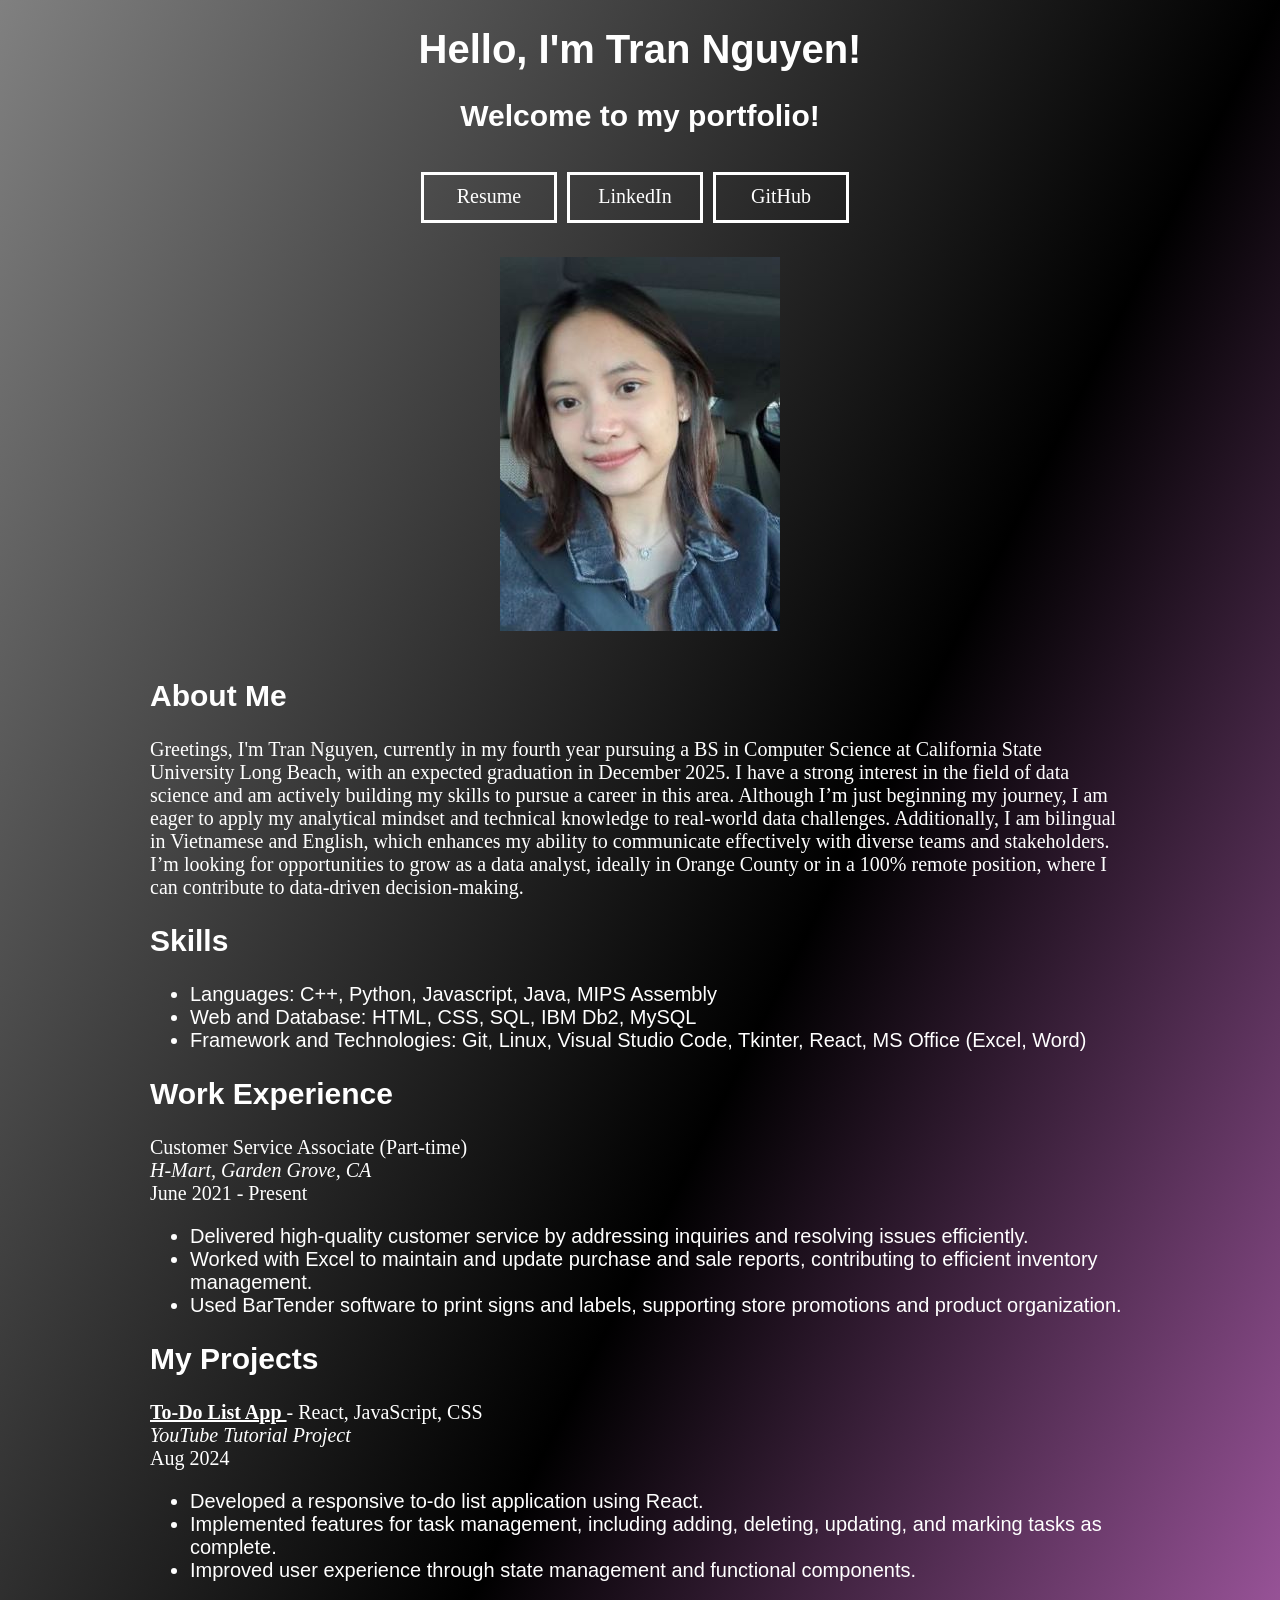
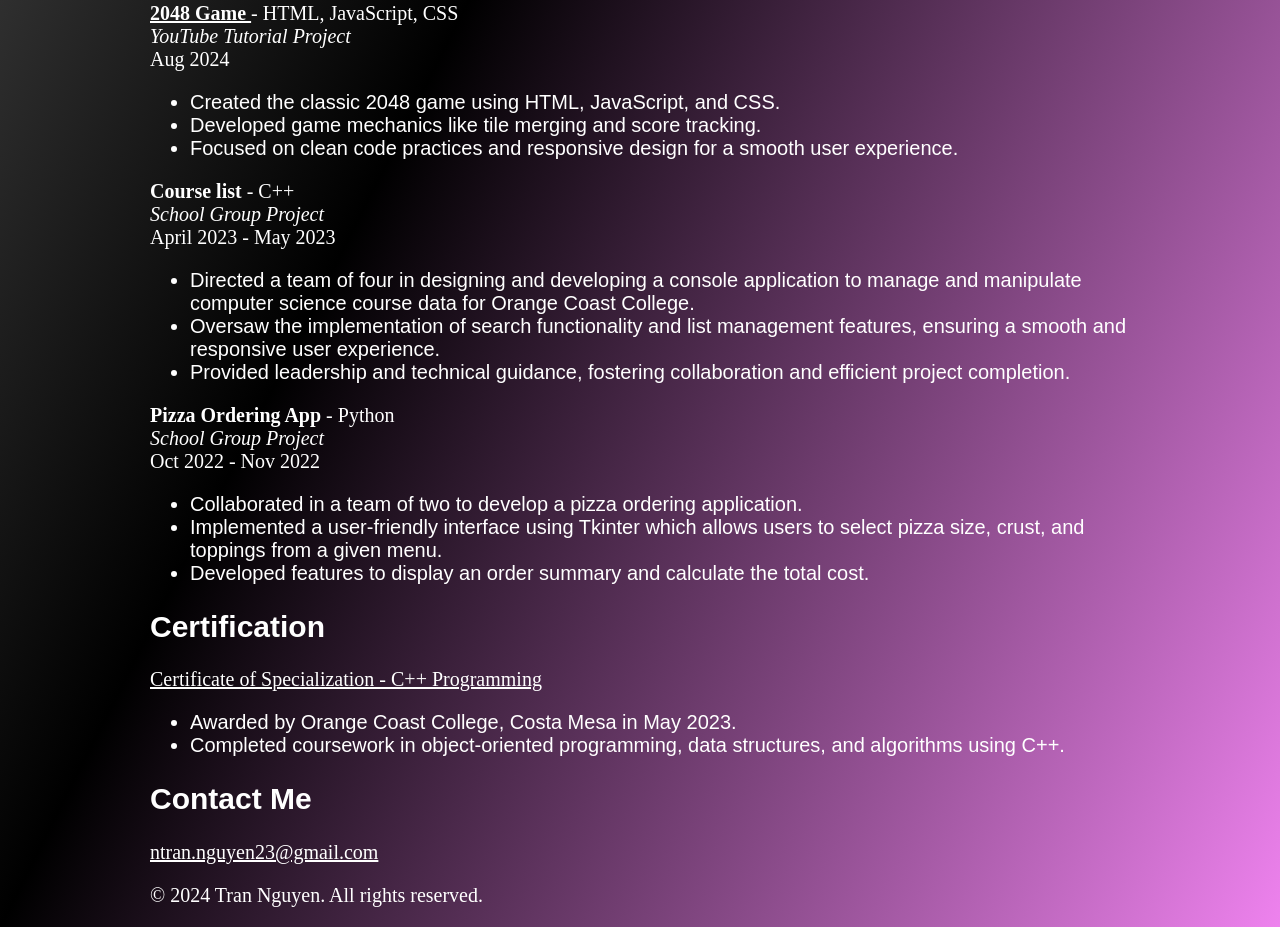
==== myPortfolio.html @ 6c7eda6e "Add files via upload" ====
<!-- 
    Author: Tran Nguyen
 --> 
 <!DOCTYPE html>
 <html lang="en">
 <head>
     <meta charset="utf-8">
     <meta name="viewport" content="width=device-width, initial-scale=1.0">
     <title>Tran Nguyen's Portfolio</title>
     <link rel="stylesheet" href="styles.css">
 </head>
 <body>
     
     <header>
         <h1 class="center">Hello, I'm Tran Nguyen!</h1>
         <h2 class="center">Welcome to my portfolio!</h2>
         <nav>
             <a href="https://drive.google.com/file/d/12D4Ci4JPNw39q3Pg7odPayxOj2YNRGbS/view"><span class="icon"></span>Resume</a>
             <a href="https://www.linkedin.com/in/tran-nguyen-667853258/"><span class="icon"></span>LinkedIn</a>
             <a href="https://github.com/tnguyen4513"><span class="icon"></span>GitHub</a>
         </nav>
     </header>
 
     <section id="about">
         <img src="myimage.jpg" alt="My Picture" class="center">
         <br>
         <h2>About Me</h2>
         <p> Greetings, I'm Tran Nguyen, currently in my fourth year pursuing a BS in Computer Science at California State 
             University Long Beach, with an expected graduation in December 2025. I have a strong interest in the field of data 
             science and am actively building my skills to pursue a career in this area. Although I’m just beginning my journey, 
             I am eager to apply my analytical mindset and technical knowledge to real-world data challenges. Additionally, I am 
             bilingual in Vietnamese and English, which enhances my ability to communicate effectively with diverse teams and 
             stakeholders. I’m looking for opportunities to grow as a data analyst, ideally in Orange County or in a 100% remote 
             position, where I can contribute to data-driven decision-making.
         </p>
     </section>
 
     <section id="skills">  
         <h2>Skills</h2>
         <ul>
             <li>Languages: C++, Python, Javascript, Java, MIPS Assembly</li>
             <li>Web and Database: HTML, CSS, SQL, IBM Db2, MySQL</li>
             <li>Framework and Technologies: Git, Linux, Visual Studio Code, Tkinter, React, MS Office (Excel, Word)</li>
         </ul>  
     </section>
 
     <section id="experience">  
         <h2>Work Experience</h2>
         <p> Customer Service Associate (Part-time) <br>
         <em>H-Mart, Garden Grove, CA</em> <br> June 2021 - Present </p>
         <ul>
             <li>Delivered high-quality customer service by addressing inquiries and resolving issues efficiently.</li>
             <li>Worked with Excel to maintain and update purchase and sale reports, contributing to efficient 
             inventory management.</li>
             <li>Used BarTender software to print signs and labels, supporting store promotions and product organization.</li>
         </ul>
     </section>
 
     <section id="project">
         <h2>My Projects</h2>
         <p> <b><a href="https://tnguyen4513.github.io/todolist/"> To-Do List App </a> </b> - React, JavaScript, CSS <br>
         <em>YouTube Tutorial Project</em> <br> Aug 2024 </p>
         <ul>
             <li>Developed a responsive to-do list application using React.</li>
             <li>Implemented features for task management, including adding, deleting, updating, 
             and marking tasks as complete.</li>
             <li>Improved user experience through state management and functional components.</li>
         </ul>
         
         <p> <b><a href="https://tnguyen4513.github.io/2048/2048.html"> 2048 Game </a> </b> - HTML, JavaScript, CSS <br>
         <em>YouTube Tutorial Project</em> <br> Aug 2024 </p>
         <ul>
             <li>Created the classic 2048 game using HTML, JavaScript, and CSS.</li>
             <li>Developed game mechanics like tile merging and score tracking.</li>
             <li>Focused on clean code practices and responsive design for a smooth user experience.</li>
         </ul>
         
         <p> <b>Course list</b> - C++  <br>
         <em>School Group Project</em> <br> April 2023 - May 2023 </p>
         <ul>
             <li>Directed a team of four in designing and developing a console application to manage 
             and manipulate computer science course data for Orange Coast College.</li>
             <li>Oversaw the implementation of search functionality and list management features, 
             ensuring a smooth and responsive user experience.</li>
             <li>Provided leadership and technical guidance, fostering collaboration and efficient 
             project completion.</li>
         </ul>
         
         <p> <b>Pizza Ordering App</b> - Python <br>
         <em>School Group Project</em> <br> Oct 2022 - Nov 2022 </p>
         <ul>
             <li>Collaborated in a team of two to develop a pizza ordering application.</li>
             <li>Implemented a user-friendly interface using Tkinter which allows users to 
             select pizza size, crust, and toppings from a given menu.</li>
             <li>Developed features to display an order summary and calculate the total cost.</li>
         </ul>
     </section>
 
     <section id="certification">  
         <h2>Certification</h2>
         <a href="https://drive.google.com/file/d/1ODMrbv70Y7cu9sqqAhdRSM07bAMJC3XD/view"> 
         Certificate of Specialization - C++ Programming
         </a>
         <ul>
             <li>Awarded by Orange Coast College, Costa Mesa in May 2023.</li>
             <li>Completed coursework in object-oriented programming, data structures, and algorithms using C++.</li>
         </ul>  
     </section>
 
     <section id="contact">
         <h2>Contact Me</h2> 
         <a href="mailto:ntran.nguyen23@gmail.com">ntran.nguyen23@gmail.com</a>
     </section>
     
 
     <footer>
         <p>&copy; 2024 Tran Nguyen. All rights reserved.</p>
     </footer>
 </body>
 </html>
---- styles.css ----
body 
{
    background: linear-gradient(to bottom right, gray, rgb(0, 0, 0), violet);
    font-family: 'Segoe UI', Tahoma, Geneva, Verdana, sans-serif;
    font-size: 20px;
    margin-left: 150px;
    margin-right: 150px;
    color: white;
}

a, p
{
    color: white;
    font-family: Georgia, 'Times New Roman', Times, serif;
}

nav 
{
    display: flex;
    justify-content: center;
    align-items: center;
    height: 80px;
    margin-top: 20px;
    margin-bottom: 20px;
}

nav a 
{
    height: 25px;
    width: 110px;
    display: inline-block;
    color: white;
    text-align: center;
    padding: 10px;
    text-decoration: none;
    border: 3px solid rgb(255, 255, 255);
    margin-right: 10px;
    background-position: bottom;
}

.center
{
    text-align: center;
    display: block;
    margin-left: auto;
    margin-right: auto;
}

.image {
    position: absolute;
    top: 50px;
    right: 140px;
    border: 2px dashed #f47309;
    background-color: #f7f7f7;
    padding: 5px;
    box-shadow: 2px 2px 5px rgba(24, 31, 239, 0.3);
    width: 180px;
    height: 181px;
    color: rgba(24, 31, 239, 0.3);
}
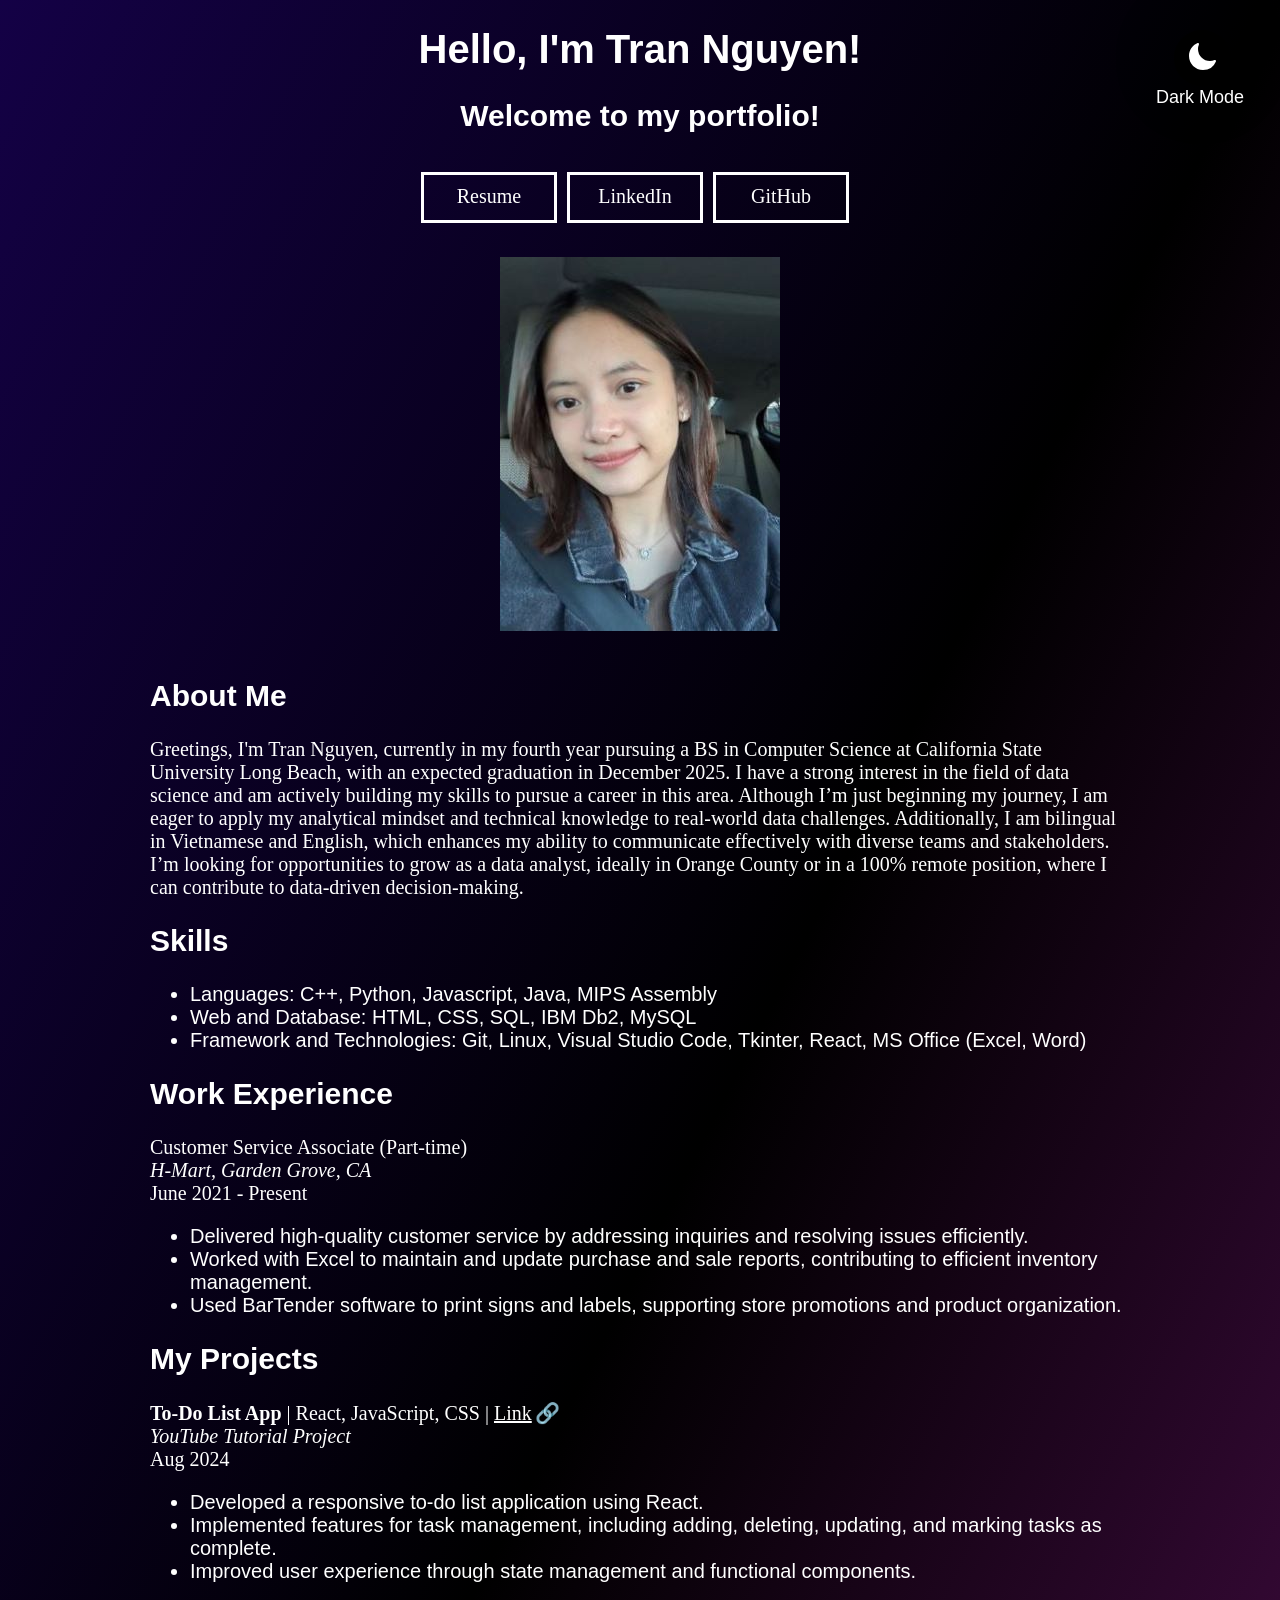
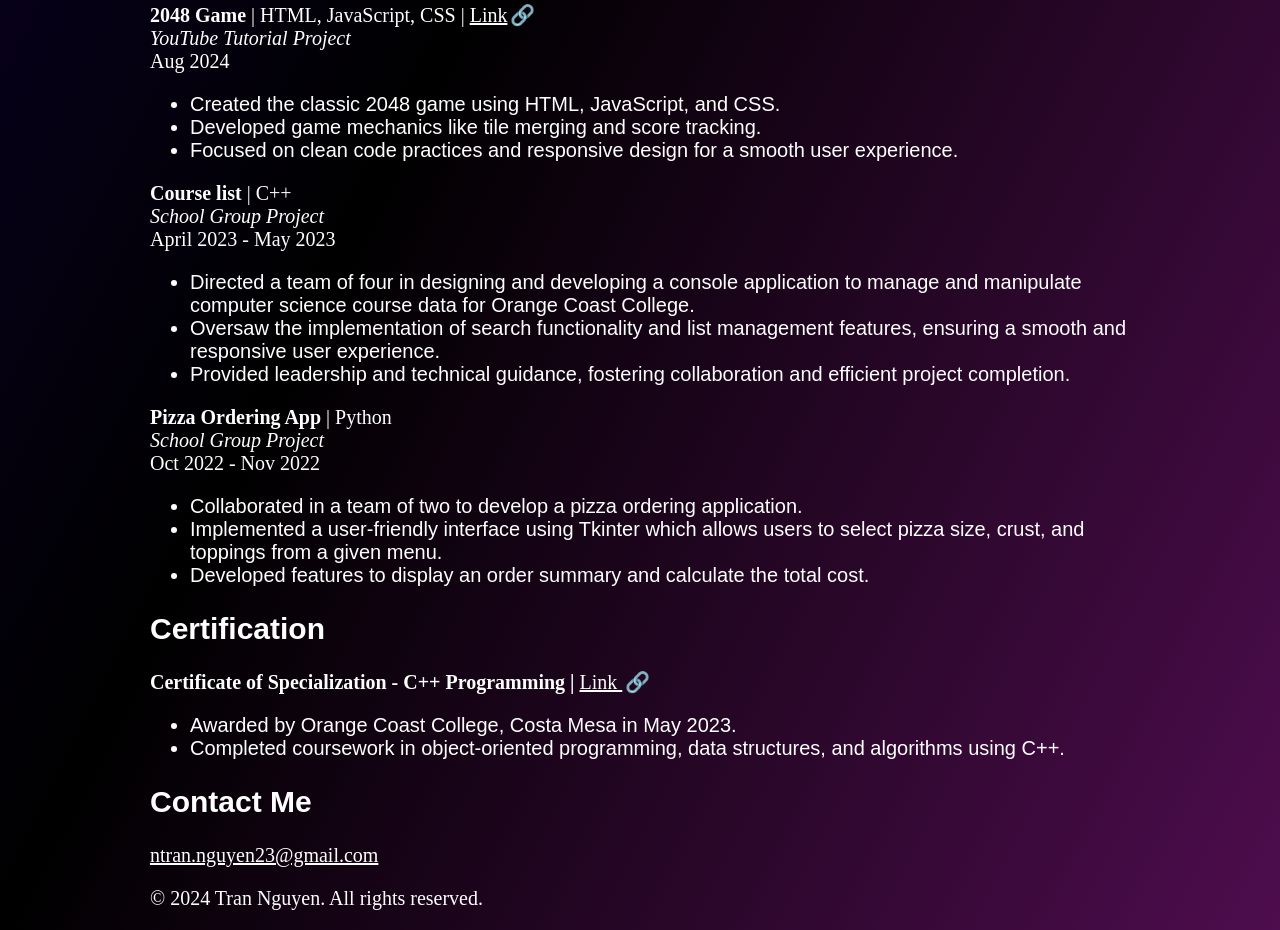
==== commit ec0c2ec2: "Add files via upload" ====
--- a/myPortfolio.html
+++ b/myPortfolio.html
@@ -2,24 +2,43 @@
     Author: Tran Nguyen
  --> 
  <!DOCTYPE html>
- <html lang="en">
- <head>
-     <meta charset="utf-8">
-     <meta name="viewport" content="width=device-width, initial-scale=1.0">
-     <title>Tran Nguyen's Portfolio</title>
-     <link rel="stylesheet" href="styles.css">
- </head>
- <body>
-     
-     <header>
-         <h1 class="center">Hello, I'm Tran Nguyen!</h1>
-         <h2 class="center">Welcome to my portfolio!</h2>
-         <nav>
-             <a href="https://drive.google.com/file/d/12D4Ci4JPNw39q3Pg7odPayxOj2YNRGbS/view"><span class="icon"></span>Resume</a>
-             <a href="https://www.linkedin.com/in/tran-nguyen-667853258/"><span class="icon"></span>LinkedIn</a>
-             <a href="https://github.com/tnguyen4513"><span class="icon"></span>GitHub</a>
-         </nav>
-     </header>
+<html lang="en">
+<head>
+    <meta charset="utf-8">
+    <meta name="viewport" content="width=device-width, initial-scale=1.0">
+    <title>Tran Nguyen's Portfolio</title>
+    <link rel="stylesheet" href="styles.css">
+</head>
+<body>
+    <header>
+        <div class="container">
+            <!-- Toggle Switch -->
+            <label class="toggle" for="switch" data-tooltip="Click to switch mode">
+                <input id="switch" class="input" type="checkbox">
+                <div class="icon icon--moon">
+                    <svg height="32" width="32" fill="currentColor" viewBox="0 0 24 24" xmlns="http://www.w3.org/2000/svg">
+                        <path clip-rule="evenodd" d="M9.528 1.718a.75.75 0 01.162.819A8.97 8.97 0 009 6a9 9 0 009 9 8.97 8.97 0 003.463-.69.75.75 0 01.981.98 10.503 10.503 0 01-9.694 6.46c-5.799 0-10.5-4.701-10.5-10.5 0-4.368 2.667-8.112 6.46-9.694a.75.75 0 01.818.162z" fill-rule="evenodd"></path>
+                    </svg>
+                </div>
+            
+                <div class="icon icon--sun">
+                    <svg height="32" width="32" fill="currentColor" viewBox="0 0 24 24" xmlns="http://www.w3.org/2000/svg">
+                        <path d="M12 2.25a.75.75 0 01.75.75v2.25a.75.75 0 01-1.5 0V3a.75.75 0 01.75-.75zM7.5 12a4.5 4.5 0 119 0 4.5 4.5 0 01-9 0zM18.894 6.166a.75.75 0 00-1.06-1.06l-1.591 1.59a.75.75 0 101.06 1.061l1.591-1.59zM21.75 12a.75.75 0 01-.75.75h-2.25a.75.75 0 010-1.5H21a.75.75 0 01.75.75zM17.834 18.894a.75.75 0 001.06-1.06l-1.59-1.591a.75.75 0 10-1.061 1.06l1.59 1.591zM12 18a.75.75 0 01.75.75V21a.75.75 0 01-1.5 0v-2.25A.75.75 0 0112 18zM7.758 17.303a.75.75 0 00-1.061-1.06l-1.591 1.59a.75.75 0 001.06 1.061l1.591-1.59zM6 12a.75.75 0 01-.75.75H3a.75.75 0 010-1.5h2.25A.75.75 0 016 12zM6.697 7.757a.75.75 0 001.06-1.06l-1.59-1.591a.75.75 0 00-1.061 1.06l1.59 1.591z"></path>
+                    </svg>
+                </div>
+            </label>
+            <span class="mode-label">Dark Mode</span>
+        </div>
+
+        <h1 class="center">Hello, I'm Tran Nguyen!</h1>
+        <h2 class="center">Welcome to my portfolio!</h2>
+        <nav>
+            <a href="https://drive.google.com/file/d/12D4Ci4JPNw39q3Pg7odPayxOj2YNRGbS/view"><span class="icon"></span>Resume</a>
+            <a href="https://www.linkedin.com/in/tran-nguyen-667853258/"><span class="icon"></span>LinkedIn</a>
+            <a href="https://github.com/tnguyen4513"><span class="icon"></span>GitHub</a>
+        </nav>
+    </header>
+    <script src="script.js"></script>
  
      <section id="about">
          <img src="myimage.jpg" alt="My Picture" class="center">
@@ -58,7 +77,8 @@
  
      <section id="project">
          <h2>My Projects</h2>
-         <p> <b><a href="https://tnguyen4513.github.io/todolist/"> To-Do List App </a> </b> - React, JavaScript, CSS <br>
+         <p> <b> To-Do List App </b> | React, JavaScript, CSS |    
+         <a href="https://tnguyen4513.github.io/todolist/" class="external-link">Link</a><br>
          <em>YouTube Tutorial Project</em> <br> Aug 2024 </p>
          <ul>
              <li>Developed a responsive to-do list application using React.</li>
@@ -67,7 +87,8 @@
              <li>Improved user experience through state management and functional components.</li>
          </ul>
          
-         <p> <b><a href="https://tnguyen4513.github.io/2048/2048.html"> 2048 Game </a> </b> - HTML, JavaScript, CSS <br>
+         <p> <b> 2048 Game </b> | HTML, JavaScript, CSS | 
+         <a href="https://tnguyen4513.github.io/2048/2048.html" class="external-link">Link</a><br>
          <em>YouTube Tutorial Project</em> <br> Aug 2024 </p>
          <ul>
              <li>Created the classic 2048 game using HTML, JavaScript, and CSS.</li>
@@ -75,7 +96,7 @@
              <li>Focused on clean code practices and responsive design for a smooth user experience.</li>
          </ul>
          
-         <p> <b>Course list</b> - C++  <br>
+         <p> <b>Course list</b> | C++  <br>
          <em>School Group Project</em> <br> April 2023 - May 2023 </p>
          <ul>
              <li>Directed a team of four in designing and developing a console application to manage 
@@ -86,7 +107,7 @@
              project completion.</li>
          </ul>
          
-         <p> <b>Pizza Ordering App</b> - Python <br>
+         <p> <b>Pizza Ordering App</b> | Python <br>
          <em>School Group Project</em> <br> Oct 2022 - Nov 2022 </p>
          <ul>
              <li>Collaborated in a team of two to develop a pizza ordering application.</li>
@@ -98,9 +119,9 @@
  
      <section id="certification">  
          <h2>Certification</h2>
-         <a href="https://drive.google.com/file/d/1ODMrbv70Y7cu9sqqAhdRSM07bAMJC3XD/view"> 
-         Certificate of Specialization - C++ Programming
-         </a>
+         <p> <b> Certificate of Specialization - C++ Programming | </b>
+         <a href="https://drive.google.com/file/d/1ODMrbv70Y7cu9sqqAhdRSM07bAMJC3XD/view"
+         class="external-link">Link </a> </p>
          <ul>
              <li>Awarded by Orange Coast College, Costa Mesa in May 2023.</li>
              <li>Completed coursework in object-oriented programming, data structures, and algorithms using C++.</li>
--- a/styles.css
+++ b/styles.css
@@ -1,21 +1,99 @@
-body 
-{
-    background: linear-gradient(to bottom right, gray, rgb(0, 0, 0), violet);
+/* Tooltip container */
+.toggle:hover::after {
+  content: attr(data-tooltip);
+  position: absolute;
+  top: 90px; /* Adjust this value to position the tooltip */
+  right: -40px;
+  background-color: white;
+  color: black;
+  padding: 5px 10px;
+  border-radius: 5px;
+  font-size: 12px;
+  white-space: nowrap;
+  z-index: 100;
+}
+.external-link {
+  color: white;
+}
+.external-link::after {
+  content: '🔗';
+  display: inline-block;
+  margin-left: 3px;
+}
+.external-link:hover::after {
+  content: "Click to view";
+  position: absolute;
+  margin-left: 10px; /* Adjust the position next to the link */
+  background-color: white; /* Background color for the tooltip */
+  color: black; /* Text color */
+  padding: 2px 6px; /* Padding for the tooltip */
+  border-radius: 3px; /* Rounded corners */
+  font-size: 12px; /* Font size for the tooltip */
+  white-space: nowrap; /* Prevent text from wrapping */
+  z-index: 100;
+}
+nav a:hover::after {
+  content: "Link to external site"; /* Text that appears on hover */
+  position: absolute;
+  top: 230px;
+  margin-left: -105px; /* Adjust the position next to the link */
+  background-color: white; /* Background color for the tooltip */
+  color: black; /* Text color */
+  padding: 2px 6px; /* Padding for the tooltip */
+  border-radius: 3px; /* Rounded corners */
+  font-size: 14px; /* Font size for the tooltip */
+  white-space: nowrap; /* Prevent text from wrapping */
+  z-index: 100;
+}
+/* From Uiverse.io by Creatlydev */ 
+.toggle {
+  background-color: #000000;
+  width: 56px;
+  height: 56px;
+  border-radius: 50%;
+  display: grid;
+  place-items: center;
+  cursor: pointer;
+  box-shadow: 0 0 50px 20px rgba(0, 0, 0, .1);
+  line-height: 1;
+  position: absolute; top: 30px; right: 50px;
+}
+.mode-label {
+  display: block;
+  text-align: center;
+  color: white;
+  font-size: 18px;
+  margin-top: 20px;
+  position: absolute; top: 67px; right: 36px;
+}
+.input {
+  display: none;
+}
+.icon {
+  grid-column: 1 / 1;
+  grid-row: 1 / 1;
+  transition: transform 500ms;
+}
+.icon--moon {
+    transform: scale(1);
+}
+.icon--sun {
+    transform: scale(0);
+}
+/* Dark Mode Styles */
+body {
+    background: linear-gradient(to bottom right, rgb(20, 1, 70), rgb(0, 0, 0), #4e0d4e);
     font-family: 'Segoe UI', Tahoma, Geneva, Verdana, sans-serif;
     font-size: 20px;
     margin-left: 150px;
     margin-right: 150px;
     color: white;
 }
-
-a, p
-{
+a, p {
+    font-family: Georgia, 'Times New Roman', Times, serif;
     color: white;
-    font-family: Georgia, 'Times New Roman', Times, serif;
 }
-
-nav 
-{
+nav {
     display: flex;
     justify-content: center;
     align-items: center;
@@ -23,9 +101,7 @@
     margin-top: 20px;
     margin-bottom: 20px;
 }
-
-nav a 
-{
+nav a {
     height: 25px;
     width: 110px;
     display: inline-block;
@@ -37,24 +113,50 @@
     margin-right: 10px;
     background-position: bottom;
 }
-
-.center
-{
+.center {
     text-align: center;
     display: block;
     margin-left: auto;
     margin-right: auto;
 }
-
 .image {
     position: absolute;
     top: 50px;
     right: 140px;
-    border: 2px dashed #f47309;
-    background-color: #f7f7f7;
     padding: 5px;
-    box-shadow: 2px 2px 5px rgba(24, 31, 239, 0.3);
     width: 180px;
     height: 181px;
-    color: rgba(24, 31, 239, 0.3);
 }
+
+/* Light Mode Styles */
+body.light-mode {
+  background: linear-gradient(to bottom right, #ce7d7d ,#d171a6, rgb(237, 168, 138) );
+  color: black;
+}
+body.light-mode a, body.light-mode p {
+  color: black;
+}
+body.light-mode nav a {
+  color: black; /* Text color for light mode */
+  border: 3px solid black; /* Border color for light mode */
+  } 
+body.light-mode .toggle {
+  background-color: #d171a6;
+  box-shadow: 0 0 50px 20px rgba(0, 0, 0, .1);
+}
+body.light-mode .mode-label {
+  color: black;
+
+}
+/* Light mode toggle switch styles */
+#switch:checked + .icon--moon {
+  transition-delay: 200ms;
+  transform: scale(0) rotate(360deg);
+}
+#switch:checked ~ .icon--sun {
+  transform: rotate(360deg) scale(1);
+}
+
+
+
+
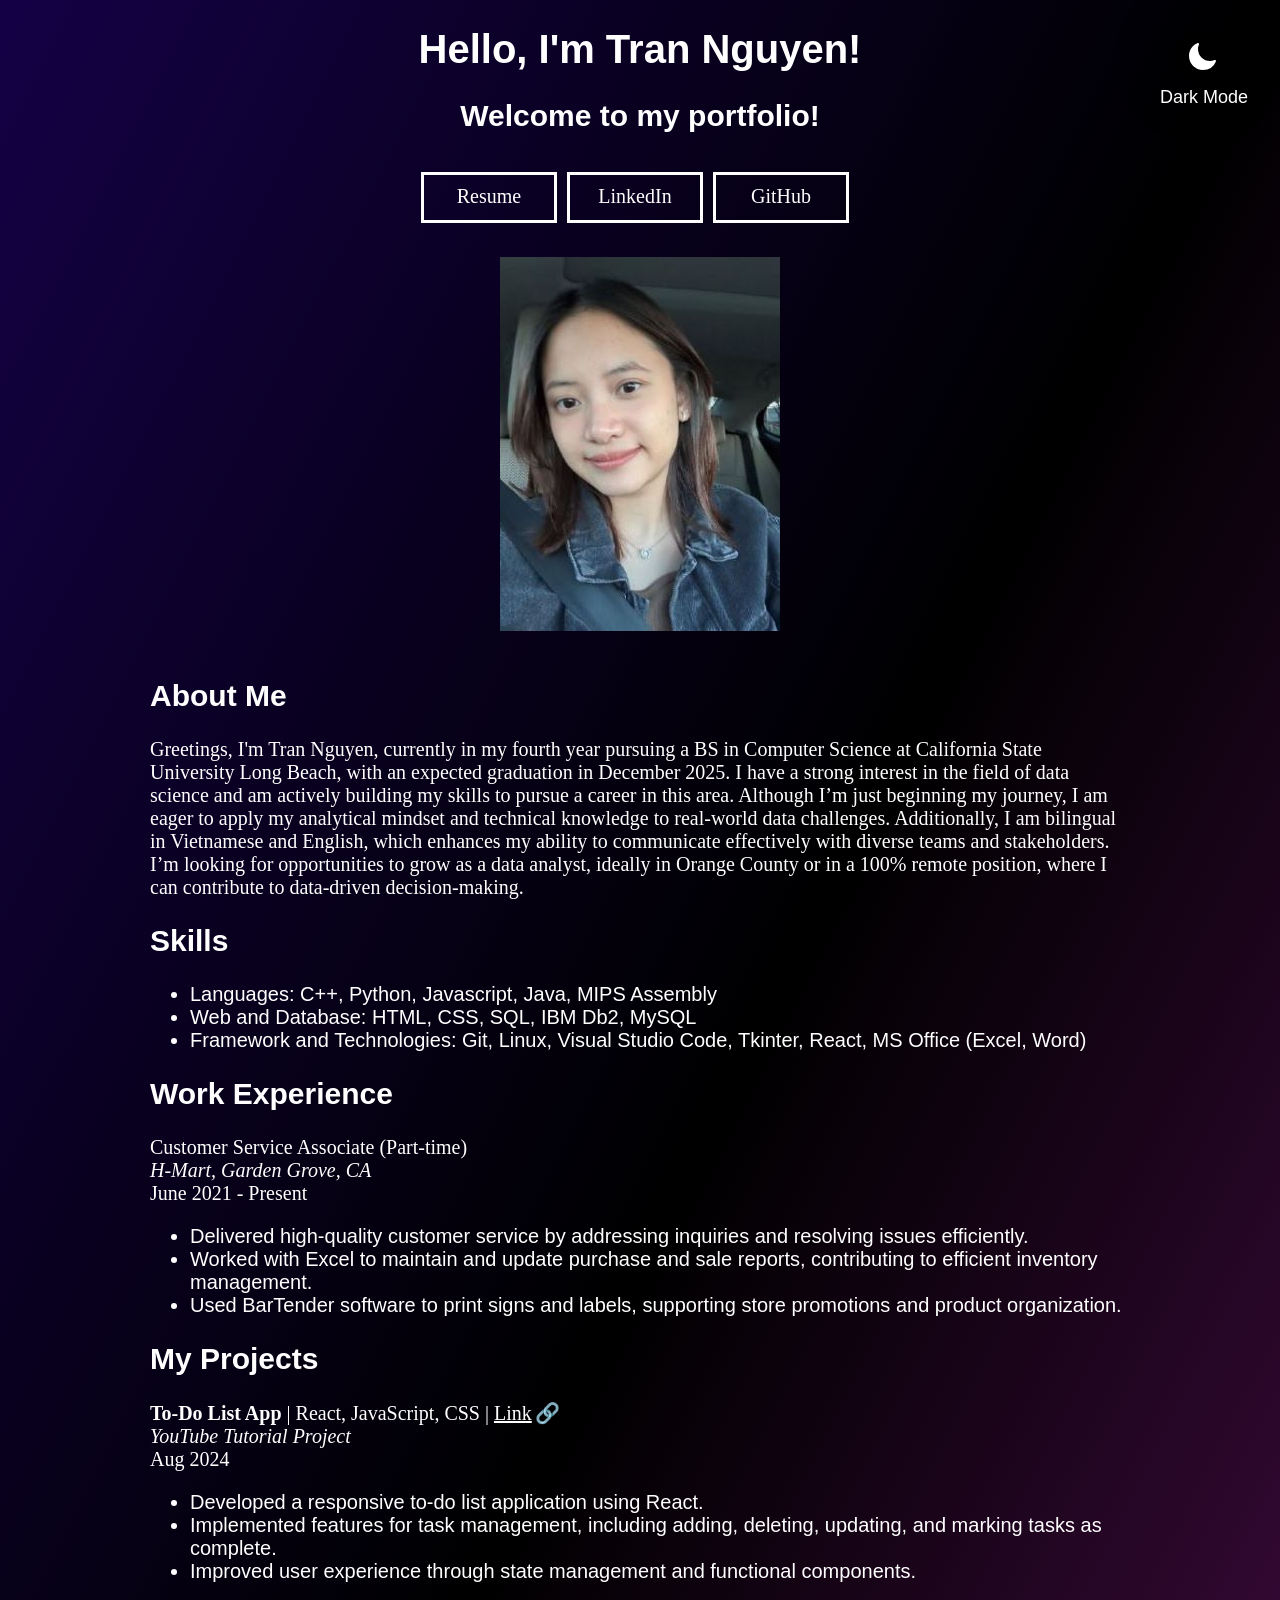
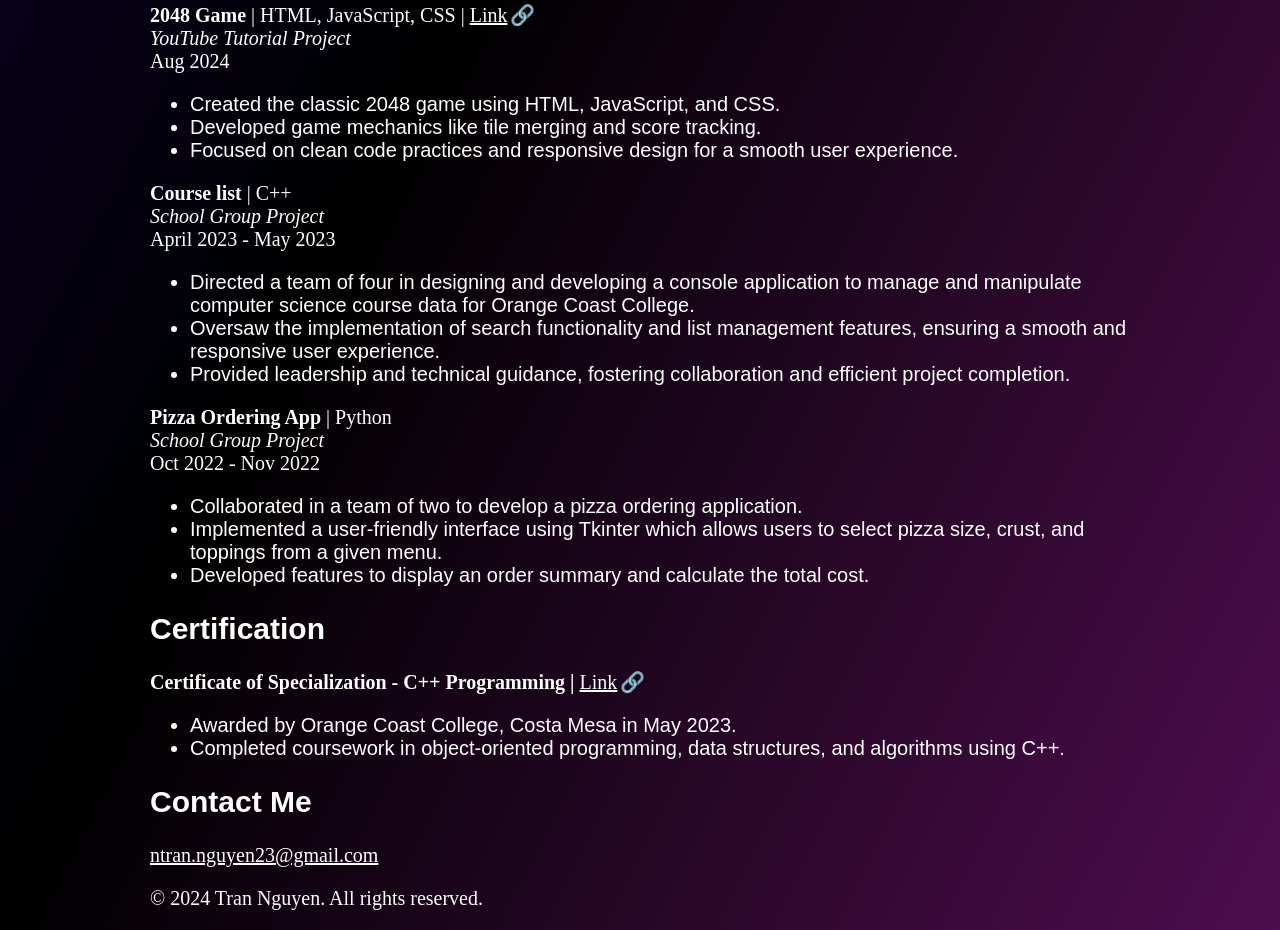
==== commit eedbcd57: "Update myPortfolio.html" ====
--- a/myPortfolio.html
+++ b/myPortfolio.html
@@ -121,7 +121,7 @@
          <h2>Certification</h2>
          <p> <b> Certificate of Specialization - C++ Programming | </b>
          <a href="https://drive.google.com/file/d/1ODMrbv70Y7cu9sqqAhdRSM07bAMJC3XD/view"
-         class="external-link">Link </a> </p>
+         class="external-link">Link</a> </p>
          <ul>
              <li>Awarded by Orange Coast College, Costa Mesa in May 2023.</li>
              <li>Completed coursework in object-oriented programming, data structures, and algorithms using C++.</li>
@@ -139,4 +139,4 @@
      </footer>
  </body>
  </html>
- + 
--- a/styles.css
+++ b/styles.css
@@ -64,7 +64,7 @@
   color: white;
   font-size: 18px;
   margin-top: 20px;
-  position: absolute; top: 67px; right: 36px;
+  position: absolute; top: 67px; right: 32px;
 }
 .input {
   display: none;
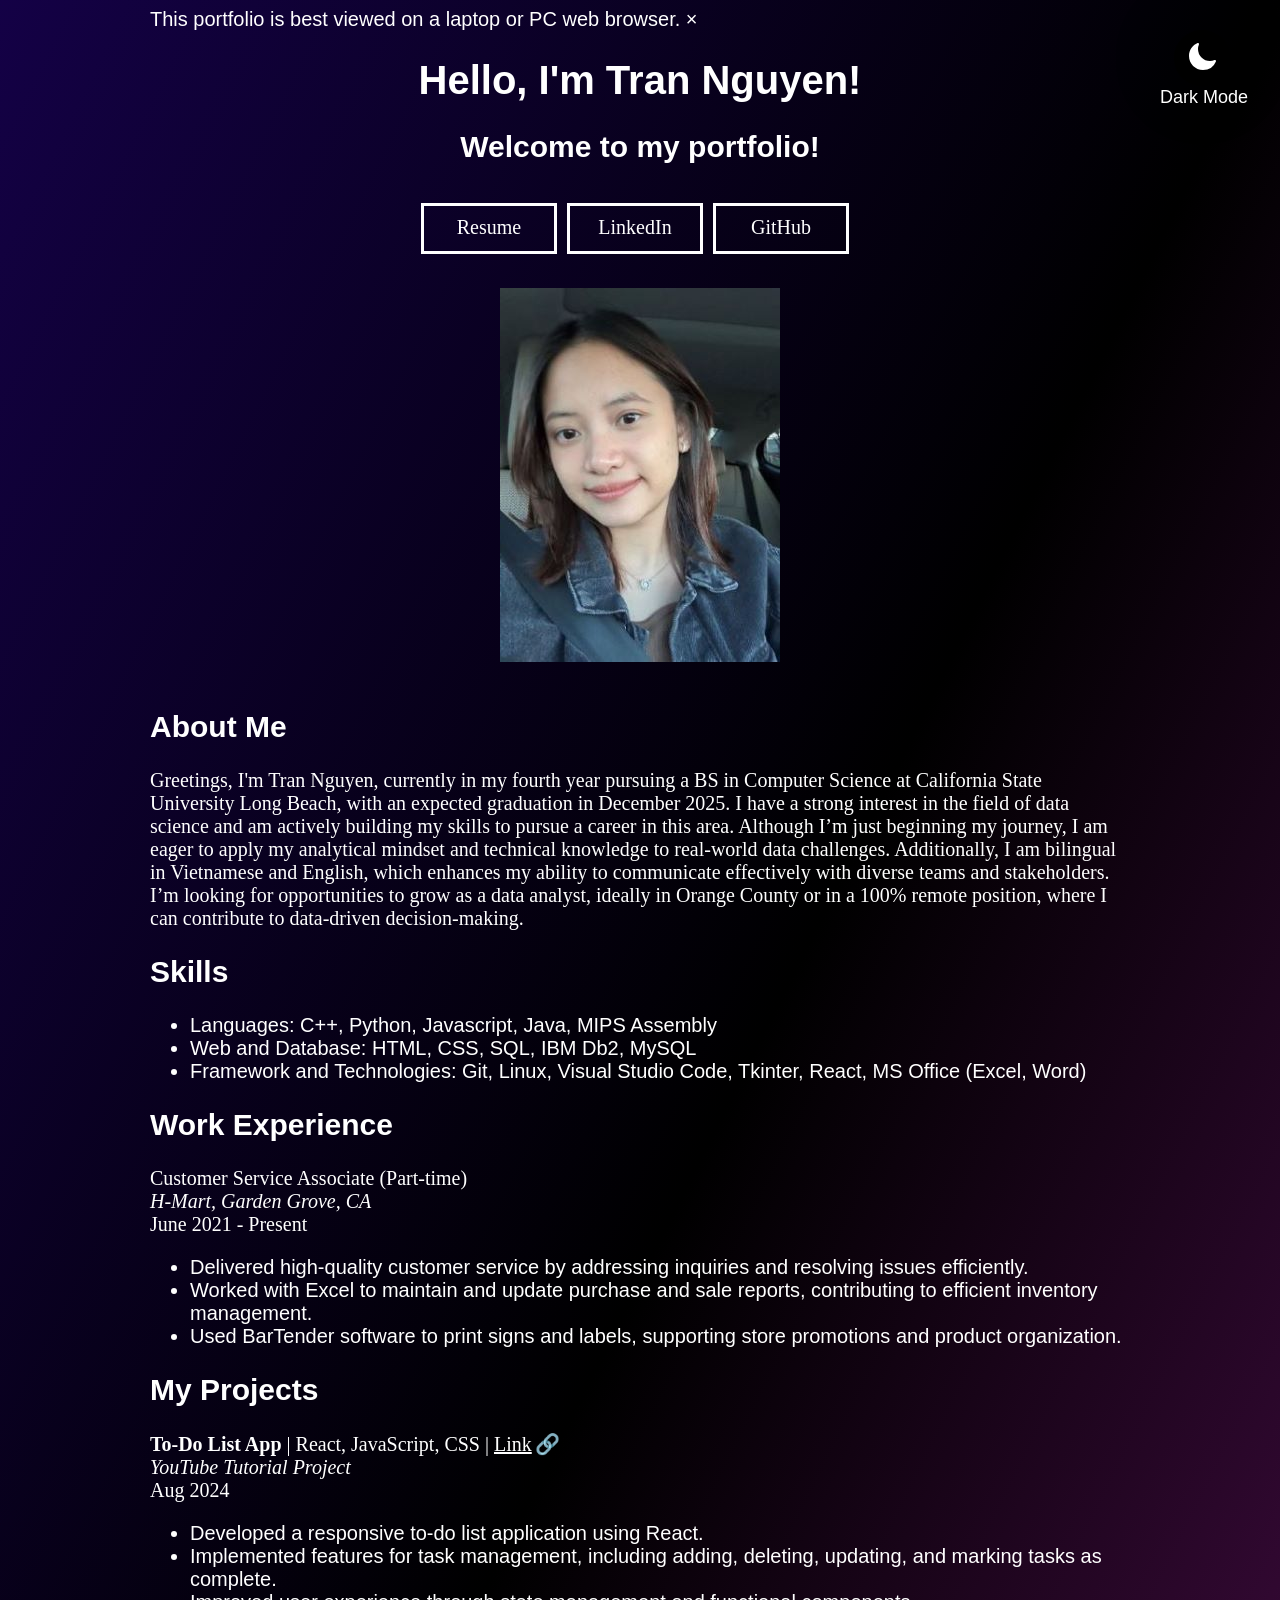
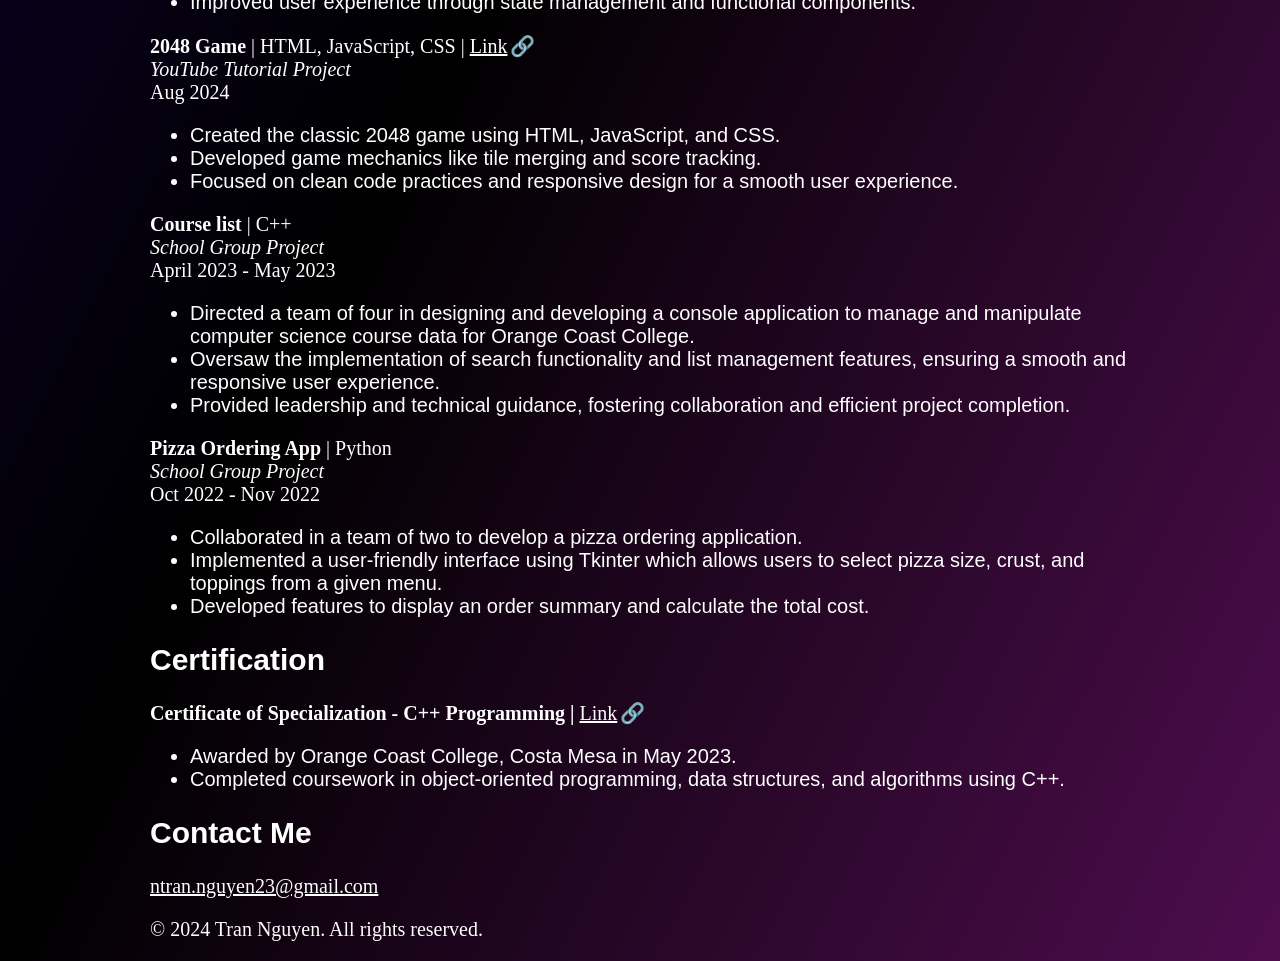
==== commit deee03b7: "Update myPortfolio.html" ====
--- a/myPortfolio.html
+++ b/myPortfolio.html
@@ -10,6 +10,12 @@
     <link rel="stylesheet" href="styles.css">
 </head>
 <body>
+    <div id="toast" class="toast">
+        This portfolio is best viewed on a laptop or PC web browser.
+        <span class="close-toast" id="closeToast">&times;</span>
+    </div>
+    
+    
     <header>
         <div class="container">
             <!-- Toggle Switch -->
--- a/styles.css
+++ b/styles.css
@@ -1,162 +1,159 @@
 /* Tooltip container */
 .toggle:hover::after {
-  content: attr(data-tooltip);
-  position: absolute;
-  top: 90px; /* Adjust this value to position the tooltip */
-  right: -40px;
-  background-color: white;
-  color: black;
-  padding: 5px 10px;
-  border-radius: 5px;
-  font-size: 12px;
-  white-space: nowrap;
-  z-index: 100;
-}
-.external-link {
-  color: white;
-}
-.external-link::after {
-  content: '🔗';
-  display: inline-block;
-  margin-left: 3px;
-}
-.external-link:hover::after {
-  content: "Click to view";
-  position: absolute;
-  margin-left: 10px; /* Adjust the position next to the link */
-  background-color: white; /* Background color for the tooltip */
-  color: black; /* Text color */
-  padding: 2px 6px; /* Padding for the tooltip */
-  border-radius: 3px; /* Rounded corners */
-  font-size: 12px; /* Font size for the tooltip */
-  white-space: nowrap; /* Prevent text from wrapping */
-  z-index: 100;
-}
-nav a:hover::after {
-  content: "Link to external site"; /* Text that appears on hover */
-  position: absolute;
-  top: 230px;
-  margin-left: -105px; /* Adjust the position next to the link */
-  background-color: white; /* Background color for the tooltip */
-  color: black; /* Text color */
-  padding: 2px 6px; /* Padding for the tooltip */
-  border-radius: 3px; /* Rounded corners */
-  font-size: 14px; /* Font size for the tooltip */
-  white-space: nowrap; /* Prevent text from wrapping */
-  z-index: 100;
-}
-/* From Uiverse.io by Creatlydev */ 
-.toggle {
-  background-color: #000000;
-  width: 56px;
-  height: 56px;
-  border-radius: 50%;
-  display: grid;
-  place-items: center;
-  cursor: pointer;
-  box-shadow: 0 0 50px 20px rgba(0, 0, 0, .1);
-  line-height: 1;
-  position: absolute; top: 30px; right: 50px;
-}
-.mode-label {
-  display: block;
-  text-align: center;
-  color: white;
-  font-size: 18px;
-  margin-top: 20px;
-  position: absolute; top: 67px; right: 32px;
-}
-.input {
-  display: none;
-}
-.icon {
-  grid-column: 1 / 1;
-  grid-row: 1 / 1;
-  transition: transform 500ms;
-}
-.icon--moon {
-    transform: scale(1);
-}
-.icon--sun {
-    transform: scale(0);
-}
-/* Dark Mode Styles */
-body {
-    background: linear-gradient(to bottom right, rgb(20, 1, 70), rgb(0, 0, 0), #4e0d4e);
-    font-family: 'Segoe UI', Tahoma, Geneva, Verdana, sans-serif;
-    font-size: 20px;
-    margin-left: 150px;
-    margin-right: 150px;
+    content: attr(data-tooltip);
+    position: absolute;
+    top: 85px; /* Adjust this value to position the tooltip */
+    right: -40px;
+    background-color: white;
+    color: black;
+    padding: 5px 10px;
+    border-radius: 5px;
+    font-size: 12px;
+    white-space: nowrap;
+    z-index: 100;
+  }
+  .external-link {
     color: white;
-}
-a, p {
-    font-family: Georgia, 'Times New Roman', Times, serif;
+  }
+  .external-link::after {
+    content: '🔗';
+    display: inline-block;
+    margin-left: 3px;
+  }
+  .external-link:hover::after {
+    content: "Click to view";
+    position: absolute;
+    margin-left: 10px; /* Adjust the position next to the link */
+    background-color: white; /* Background color for the tooltip */
+    color: black; /* Text color */
+    padding: 2px 6px; /* Padding for the tooltip */
+    border-radius: 3px; /* Rounded corners */
+    font-size: 12px; /* Font size for the tooltip */
+    white-space: nowrap; /* Prevent text from wrapping */
+    z-index: 100;
+  }
+  nav a:hover::after {
+    content: "Link to external site"; /* Text that appears on hover */
+    position: absolute;
+    top: 240px;
+    margin-left: -104px; /* Adjust the position next to the link */
+    background-color: white; /* Background color for the tooltip */
+    color: black; /* Text color */
+    padding: 2px 6px; /* Padding for the tooltip */
+    border-radius: 3px; /* Rounded corners */
+    font-size: 14px; /* Font size for the tooltip */
+    white-space: nowrap; /* Prevent text from wrapping */
+    z-index: 100;
+  }
+  /* From Uiverse.io by Creatlydev */ 
+  .toggle {
+    background-color: #000000;
+    width: 56px;
+    height: 56px;
+    border-radius: 50%;
+    display: grid;
+    place-items: center;
+    cursor: pointer;
+    box-shadow: 0 0 50px 20px rgba(0, 0, 0, .1);
+    line-height: 1;
+    position: absolute; top: 30px; right: 50px;
+  }
+  .mode-label {
+    display: block;
+    text-align: center;
     color: white;
-}
-nav {
-    display: flex;
-    justify-content: center;
-    align-items: center;
-    height: 80px;
+    font-size: 18px;
     margin-top: 20px;
-    margin-bottom: 20px;
-}
-nav a {
-    height: 25px;
-    width: 110px;
-    display: inline-block;
-    color: white;
-    text-align: center;
-    padding: 10px;
-    text-decoration: none;
-    border: 3px solid rgb(255, 255, 255);
-    margin-right: 10px;
-    background-position: bottom;
-}
-.center {
-    text-align: center;
-    display: block;
-    margin-left: auto;
-    margin-right: auto;
-}
-.image {
-    position: absolute;
-    top: 50px;
-    right: 140px;
-    padding: 5px;
-    width: 180px;
-    height: 181px;
-}
-
-/* Light Mode Styles */
-body.light-mode {
-  background: linear-gradient(to bottom right, #ce7d7d ,#d171a6, rgb(237, 168, 138) );
-  color: black;
-}
-body.light-mode a, body.light-mode p {
-  color: black;
-}
-body.light-mode nav a {
-  color: black; /* Text color for light mode */
-  border: 3px solid black; /* Border color for light mode */
-  } 
-body.light-mode .toggle {
-  background-color: #d171a6;
-  box-shadow: 0 0 50px 20px rgba(0, 0, 0, .1);
-}
-body.light-mode .mode-label {
-  color: black;
-
-}
-/* Light mode toggle switch styles */
-#switch:checked + .icon--moon {
-  transition-delay: 200ms;
-  transform: scale(0) rotate(360deg);
-}
-#switch:checked ~ .icon--sun {
-  transform: rotate(360deg) scale(1);
-}
-
-
-
-
+    position: absolute; top: 67px; right: 32px;
+  }
+  .input {
+    display: none;
+  }
+  .icon {
+    grid-column: 1 / 1;
+    grid-row: 1 / 1;
+    transition: transform 500ms;
+  }
+  .icon--moon {
+      transform: scale(1);
+  }
+  .icon--sun {
+      transform: scale(0);
+  }
+  /* Dark Mode Styles */
+  body {
+      background: linear-gradient(to bottom right, rgb(20, 1, 70), rgb(0, 0, 0), #4e0d4e);
+      font-family: 'Segoe UI', Tahoma, Geneva, Verdana, sans-serif;
+      font-size: 20px;
+      margin-left: 150px;
+      margin-right: 150px;
+      color: white;
+  }
+  a, p {
+      font-family: Georgia, 'Times New Roman', Times, serif;
+      color: white;
+  }
+  nav {
+      display: flex;
+      justify-content: center;
+      align-items: center;
+      height: 80px;
+      margin-top: 20px;
+      margin-bottom: 20px;
+  }
+  nav a {
+      height: 25px;
+      width: 110px;
+      display: inline-block;
+      color: white;
+      text-align: center;
+      padding: 10px;
+      text-decoration: none;
+      border: 3px solid rgb(255, 255, 255);
+      margin-right: 10px;
+      background-position: bottom;
+  }
+  .center {
+      text-align: center;
+      display: block;
+      margin-left: auto;
+      margin-right: auto;
+  }
+  .image {
+      position: absolute;
+      top: 50px;
+      right: 140px;
+      padding: 5px;
+      width: 180px;
+      height: 181px;
+  }
+  
+  /* Light Mode Styles */
+  body.light-mode {
+    background: linear-gradient(to bottom right, #ce7d7d ,#d171a6, rgb(237, 168, 138) );
+    color: black;
+  }
+  body.light-mode a, body.light-mode p {
+    color: black;
+  }
+  body.light-mode nav a {
+    color: black; /* Text color for light mode */
+    border: 3px solid black; /* Border color for light mode */
+    } 
+  body.light-mode .toggle {
+    background-color: #d171a6;
+    box-shadow: 0 0 50px 20px rgba(0, 0, 0, .1);
+  }
+  body.light-mode .mode-label {
+    color: black;
+  
+  }
+  /* Light mode toggle switch styles */
+  #switch:checked + .icon--moon {
+    transition-delay: 200ms;
+    transform: scale(0) rotate(360deg);
+  }
+  #switch:checked ~ .icon--sun {
+    transform: rotate(360deg) scale(1);
+  }
+  
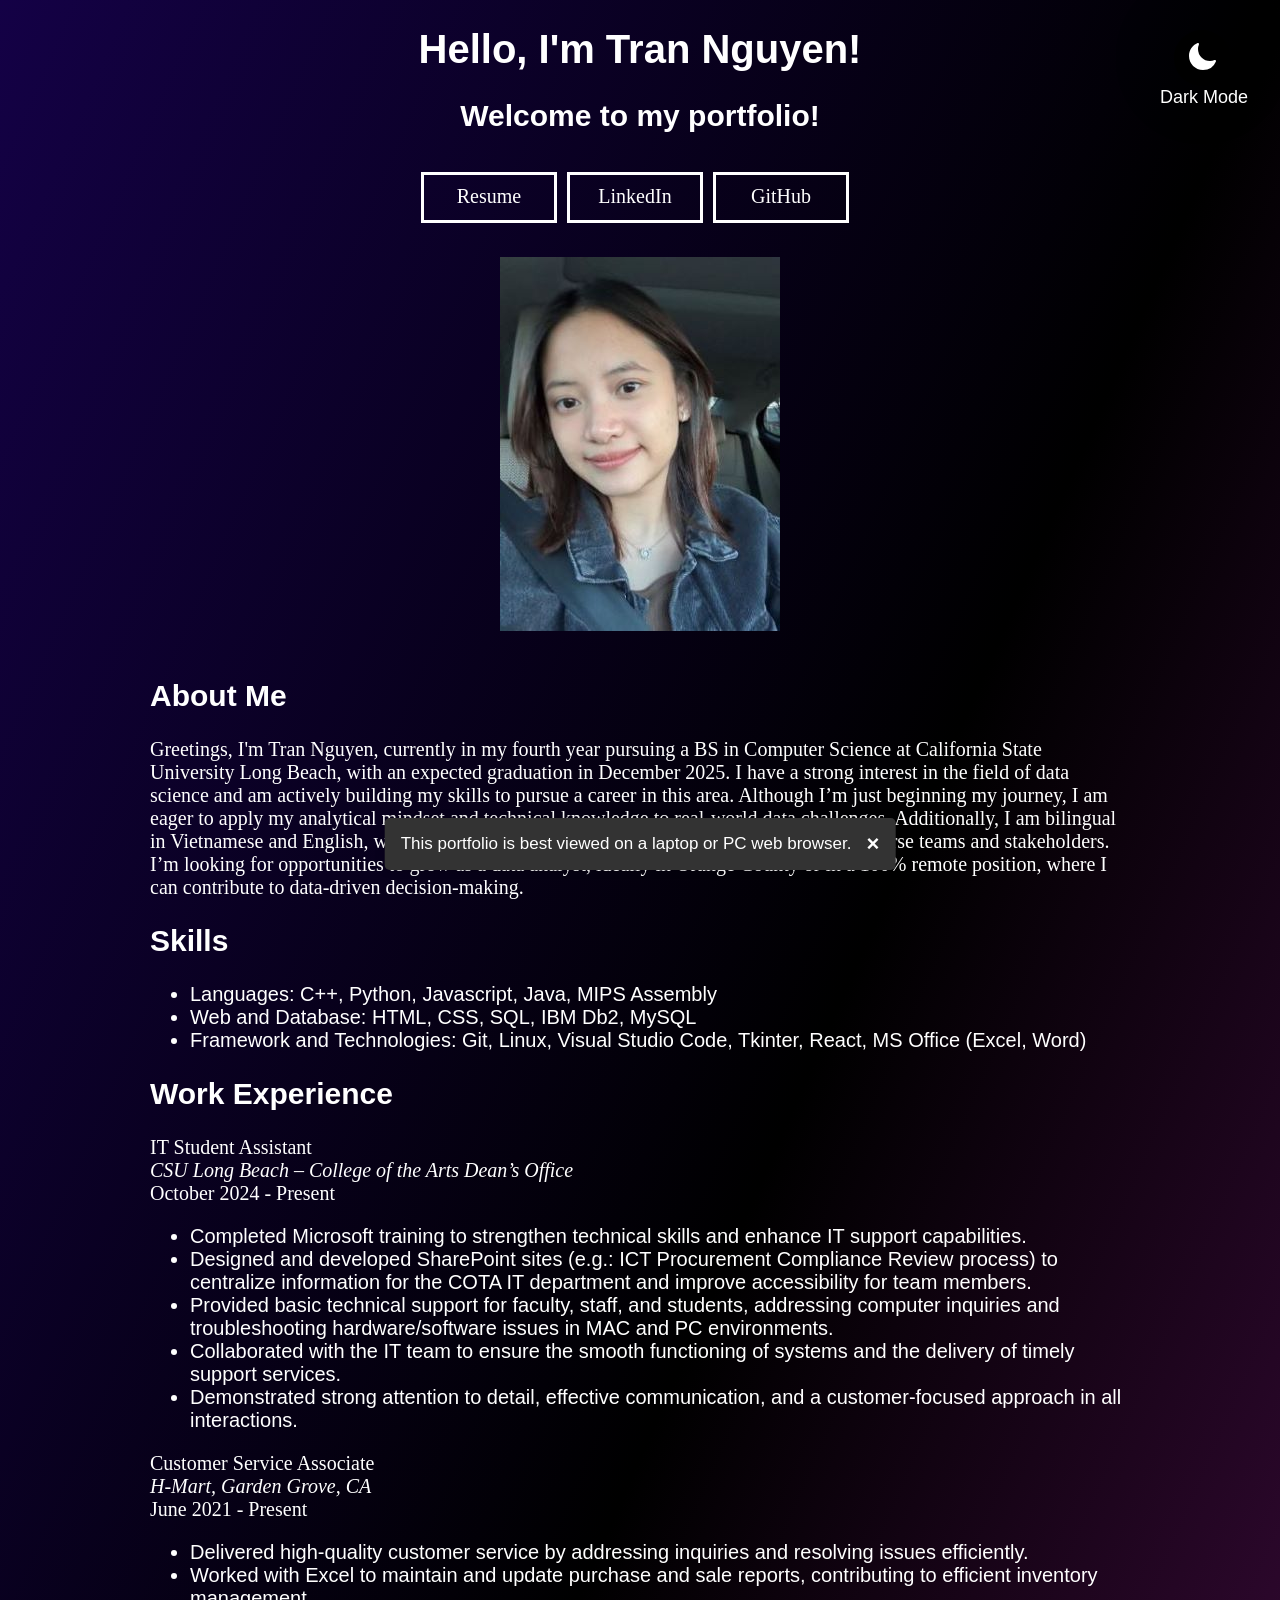
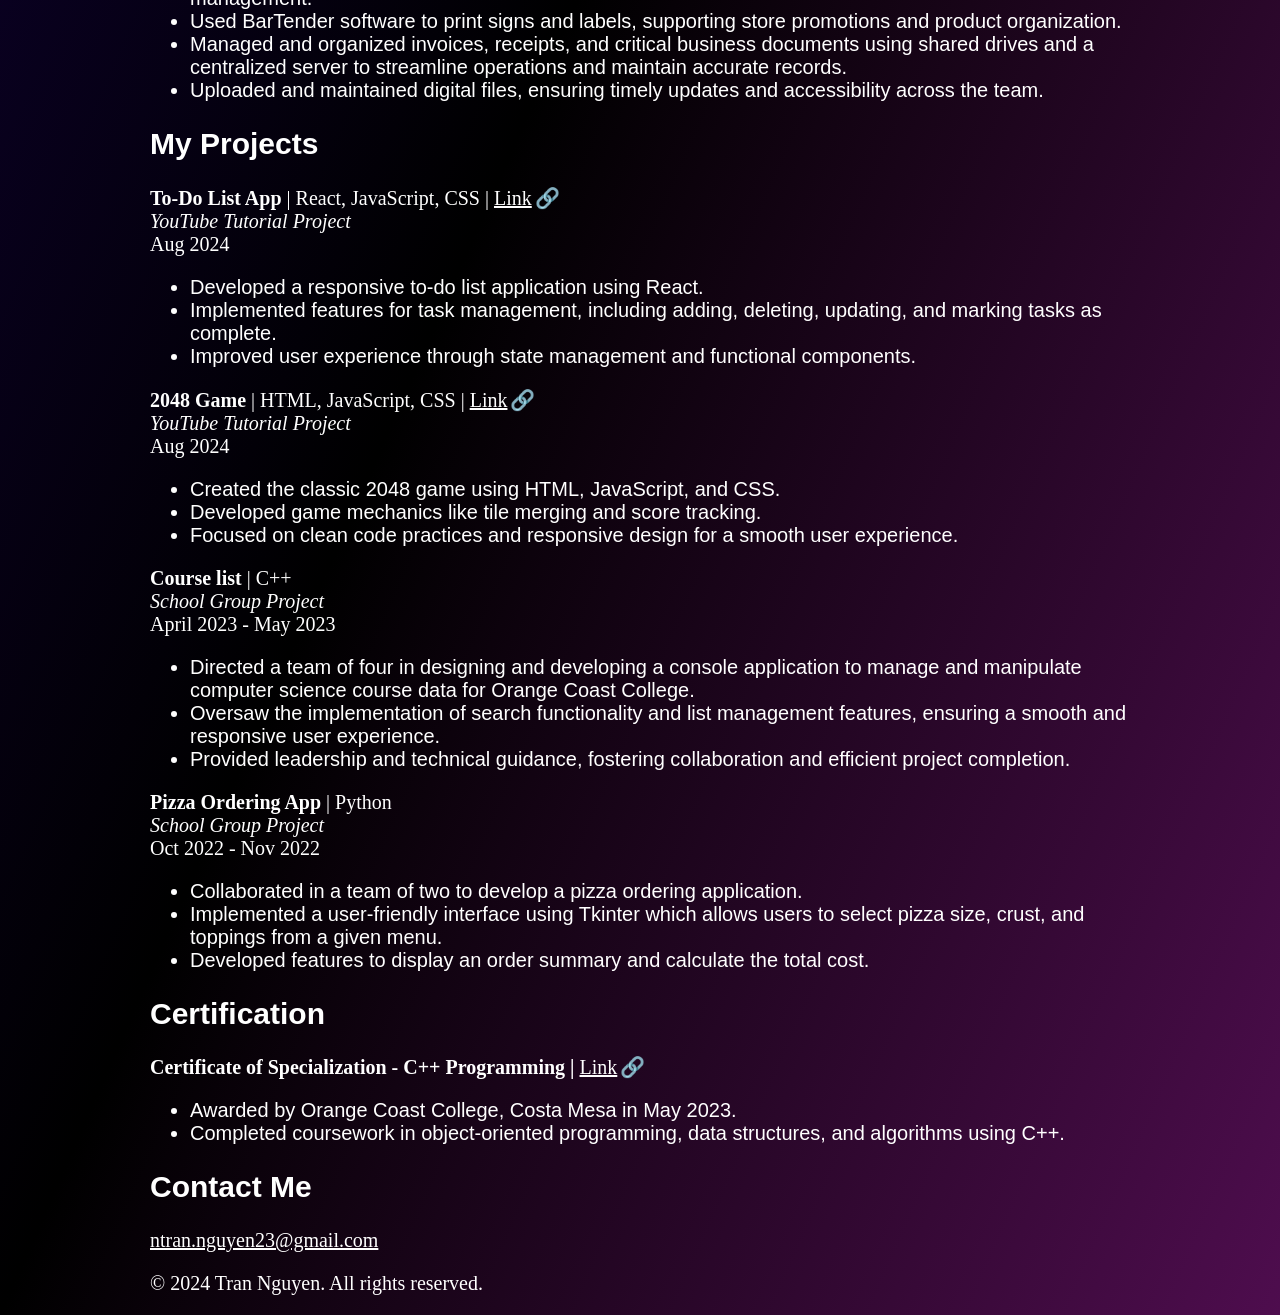
==== commit 336add3d: "Update myPortfolio.html" ====
--- a/myPortfolio.html
+++ b/myPortfolio.html
@@ -71,13 +71,29 @@
  
      <section id="experience">  
          <h2>Work Experience</h2>
-         <p> Customer Service Associate (Part-time) <br>
+         <p> IT Student Assistant <br>
+         <em>CSU Long Beach – College of the Arts Dean’s Office</em> 
+         <br> October 2024 - Present </p>
+         <ul>
+             <li>Completed Microsoft training to strengthen technical skills and enhance IT support capabilities.</li>
+             <li>Designed and developed SharePoint sites (e.g.: ICT Procurement Compliance Review process) to centralize 
+             information for the COTA IT department and improve accessibility for team members.</li>
+             <li>Provided basic technical support for faculty, staff, and students, addressing computer inquiries and 
+             troubleshooting hardware/software issues in MAC and PC environments.</li>
+             <li>Collaborated with the IT team to ensure the smooth functioning of systems and the delivery of timely 
+             support services.</li>
+             <li>Demonstrated strong attention to detail, effective communication, and a customer-focused approach in all interactions.</li>
+         </ul>
+         <p> Customer Service Associate <br>
          <em>H-Mart, Garden Grove, CA</em> <br> June 2021 - Present </p>
          <ul>
              <li>Delivered high-quality customer service by addressing inquiries and resolving issues efficiently.</li>
              <li>Worked with Excel to maintain and update purchase and sale reports, contributing to efficient 
              inventory management.</li>
              <li>Used BarTender software to print signs and labels, supporting store promotions and product organization.</li>
+             <li>Managed and organized invoices, receipts, and critical business documents using shared drives and a centralized 
+             server to streamline operations and maintain accurate records.</li>
+             <li>Uploaded and maintained digital files, ensuring timely updates and accessibility across the team.</li>
          </ul>
      </section>
  
--- a/styles.css
+++ b/styles.css
@@ -1,3 +1,58 @@
+/* Toast (small pop-up) styling */
+.toast {
+  visibility: hidden; /* Hidden by default */
+  min-width: 300px;
+  background-color: #333;
+  color: #fff;
+  text-align: center;
+  border-radius: 5px;
+  padding: 16px;
+  position: fixed;
+  z-index: 1000;
+  left: 50%;
+  bottom: 30px;
+  transform: translateX(-50%);
+  font-size: 17px;
+  box-shadow: 0px 0px 10px 0px rgba(0, 0, 0, 0.2);
+}
+/* Show the toast */
+.toast.show {
+  visibility: visible;
+  -webkit-animation: fadein 0.5s, fadeout 0.5s 7.5s;
+  animation: fadein 0.5s, fadeout 0.5s 7.5s;
+}
+/* Fade in and fade out effects */
+@-webkit-keyframes fadein {
+  from {bottom: 0; opacity: 0;}
+  to {bottom: 30px; opacity: 1;}
+}
+@keyframes fadein {
+  from {bottom: 0; opacity: 0;}
+  to {bottom: 30px; opacity: 1;}
+}
+@-webkit-keyframes fadeout {
+  from {bottom: 30px; opacity: 1;}
+  to {bottom: 0; opacity: 0;}
+}
+@keyframes fadeout {
+  from {bottom: 30px; opacity: 1;}
+  to {bottom: 0; opacity: 0;}
+}
+/* Close button */
+.close-toast {
+  margin-left: 15px;
+  color: #fff;
+  font-weight: bold;
+  float: right;
+  font-size: 22px;
+  line-height: 20px;
+  cursor: pointer;
+  transition: 0.3s;
+}
+.close-toast:hover {
+  color: #bbb;
+}
+
 /* Tooltip container */
 .toggle:hover::after {
     content: attr(data-tooltip);
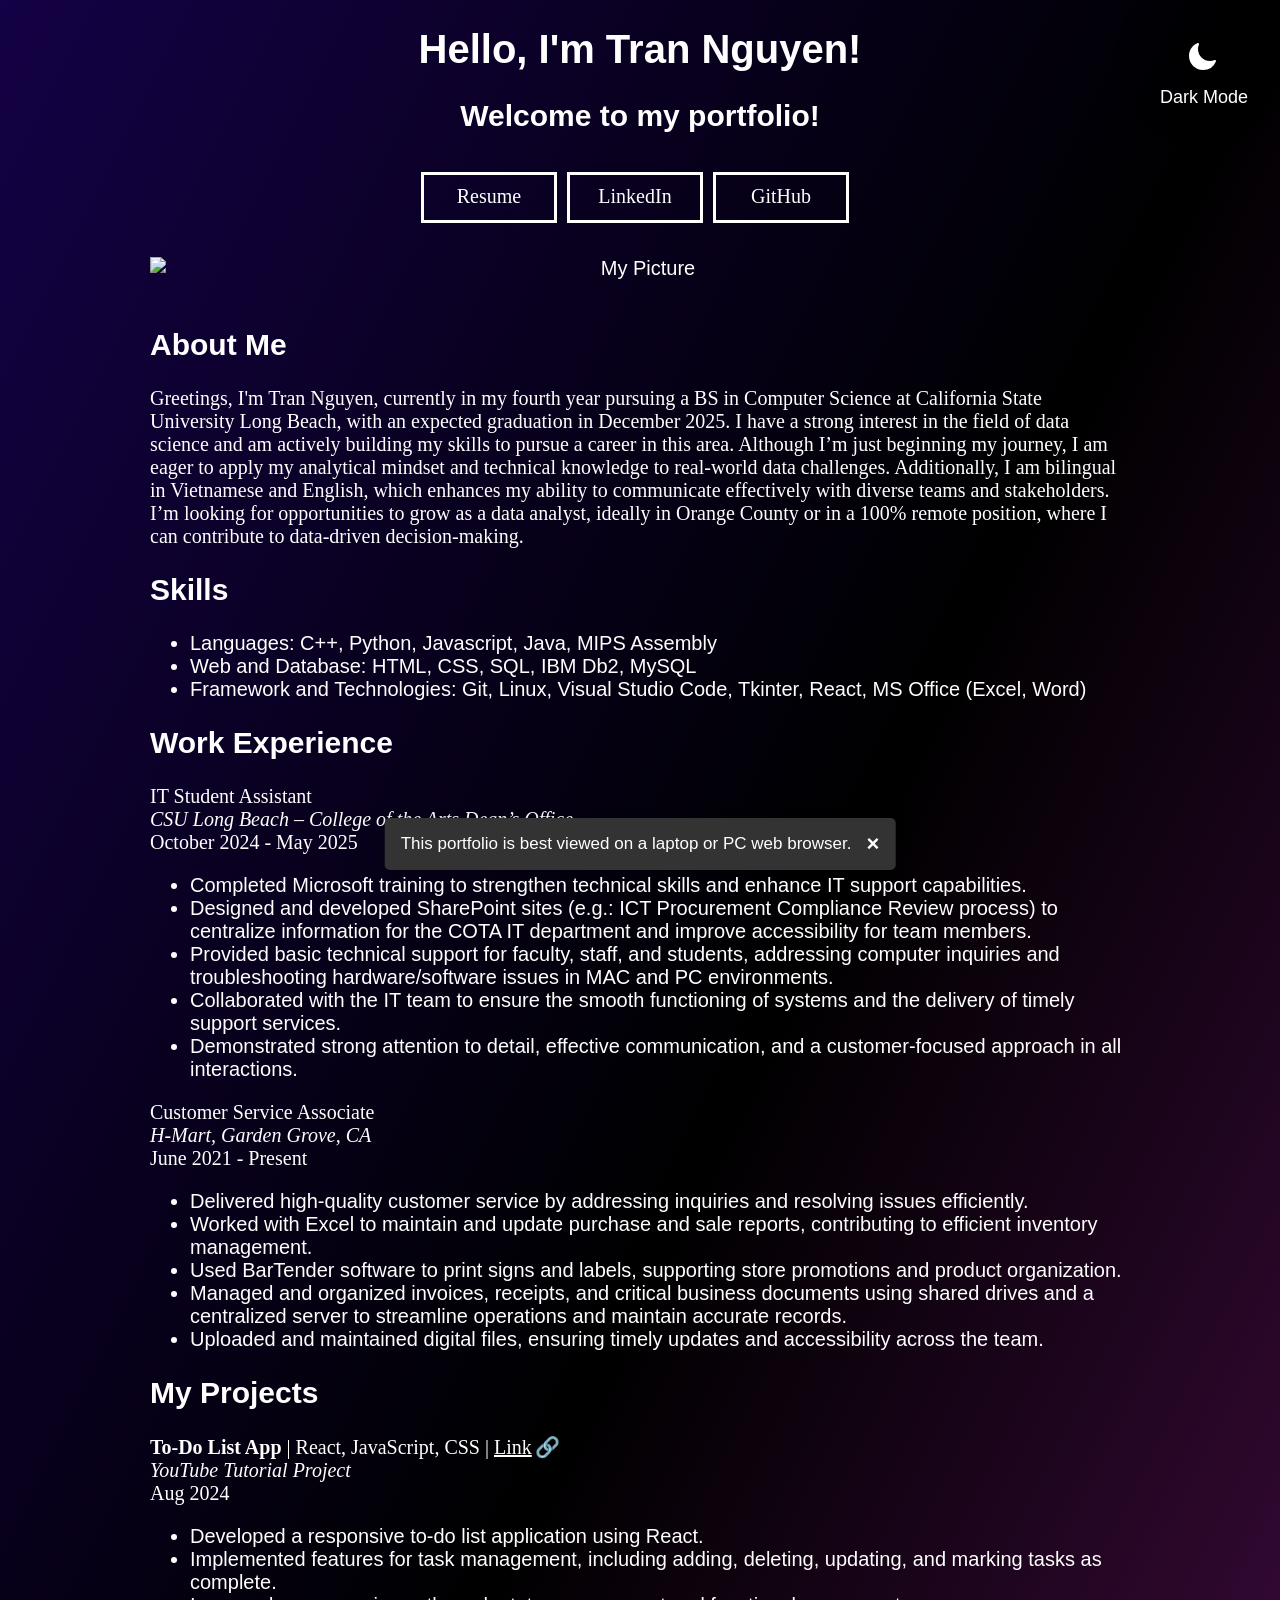
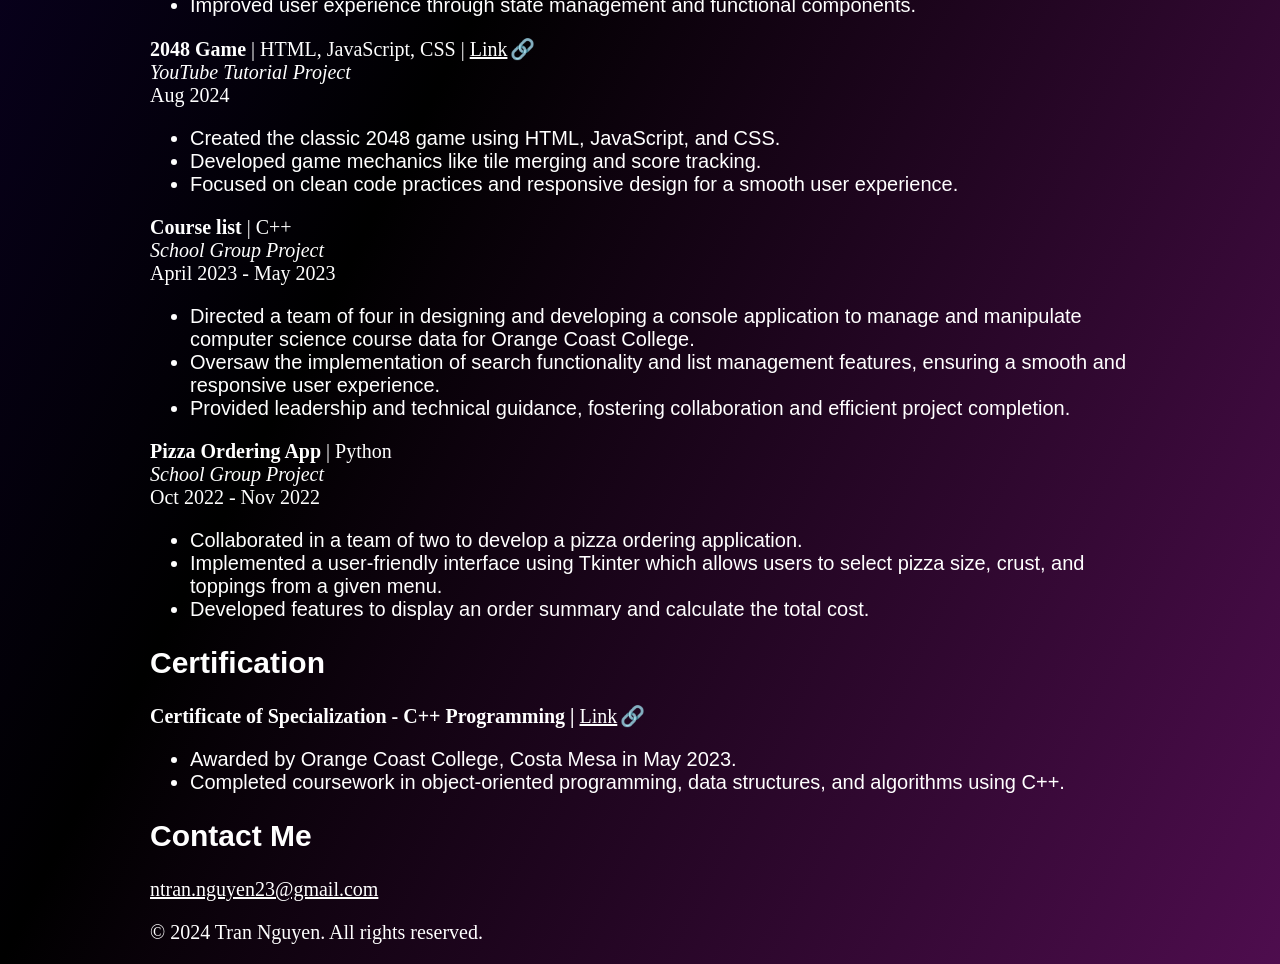
==== commit 6653179b: "Update myPortfolio.html" ====
--- a/myPortfolio.html
+++ b/myPortfolio.html
@@ -73,7 +73,7 @@
          <h2>Work Experience</h2>
          <p> IT Student Assistant <br>
          <em>CSU Long Beach – College of the Arts Dean’s Office</em> 
-         <br> October 2024 - Present </p>
+         <br> October 2024 - May 2025 </p>
          <ul>
              <li>Completed Microsoft training to strengthen technical skills and enhance IT support capabilities.</li>
              <li>Designed and developed SharePoint sites (e.g.: ICT Procurement Compliance Review process) to centralize 
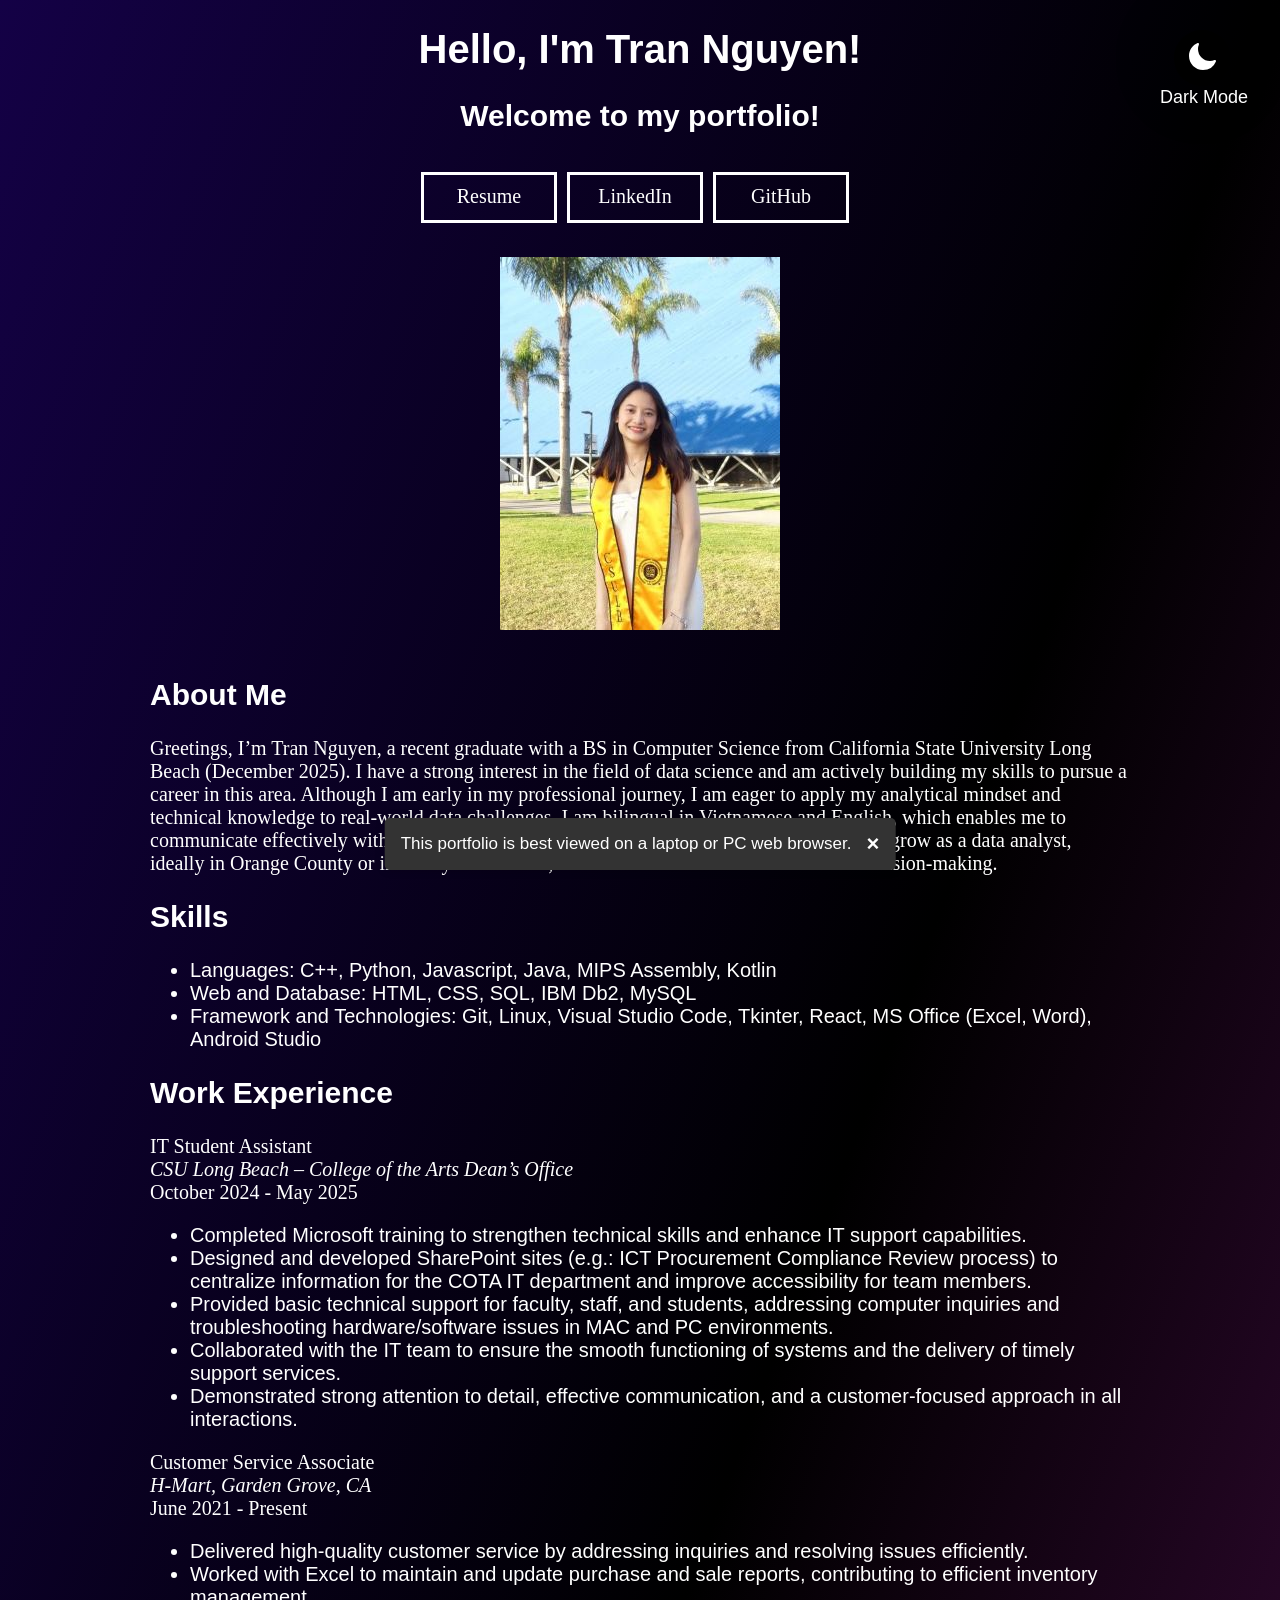
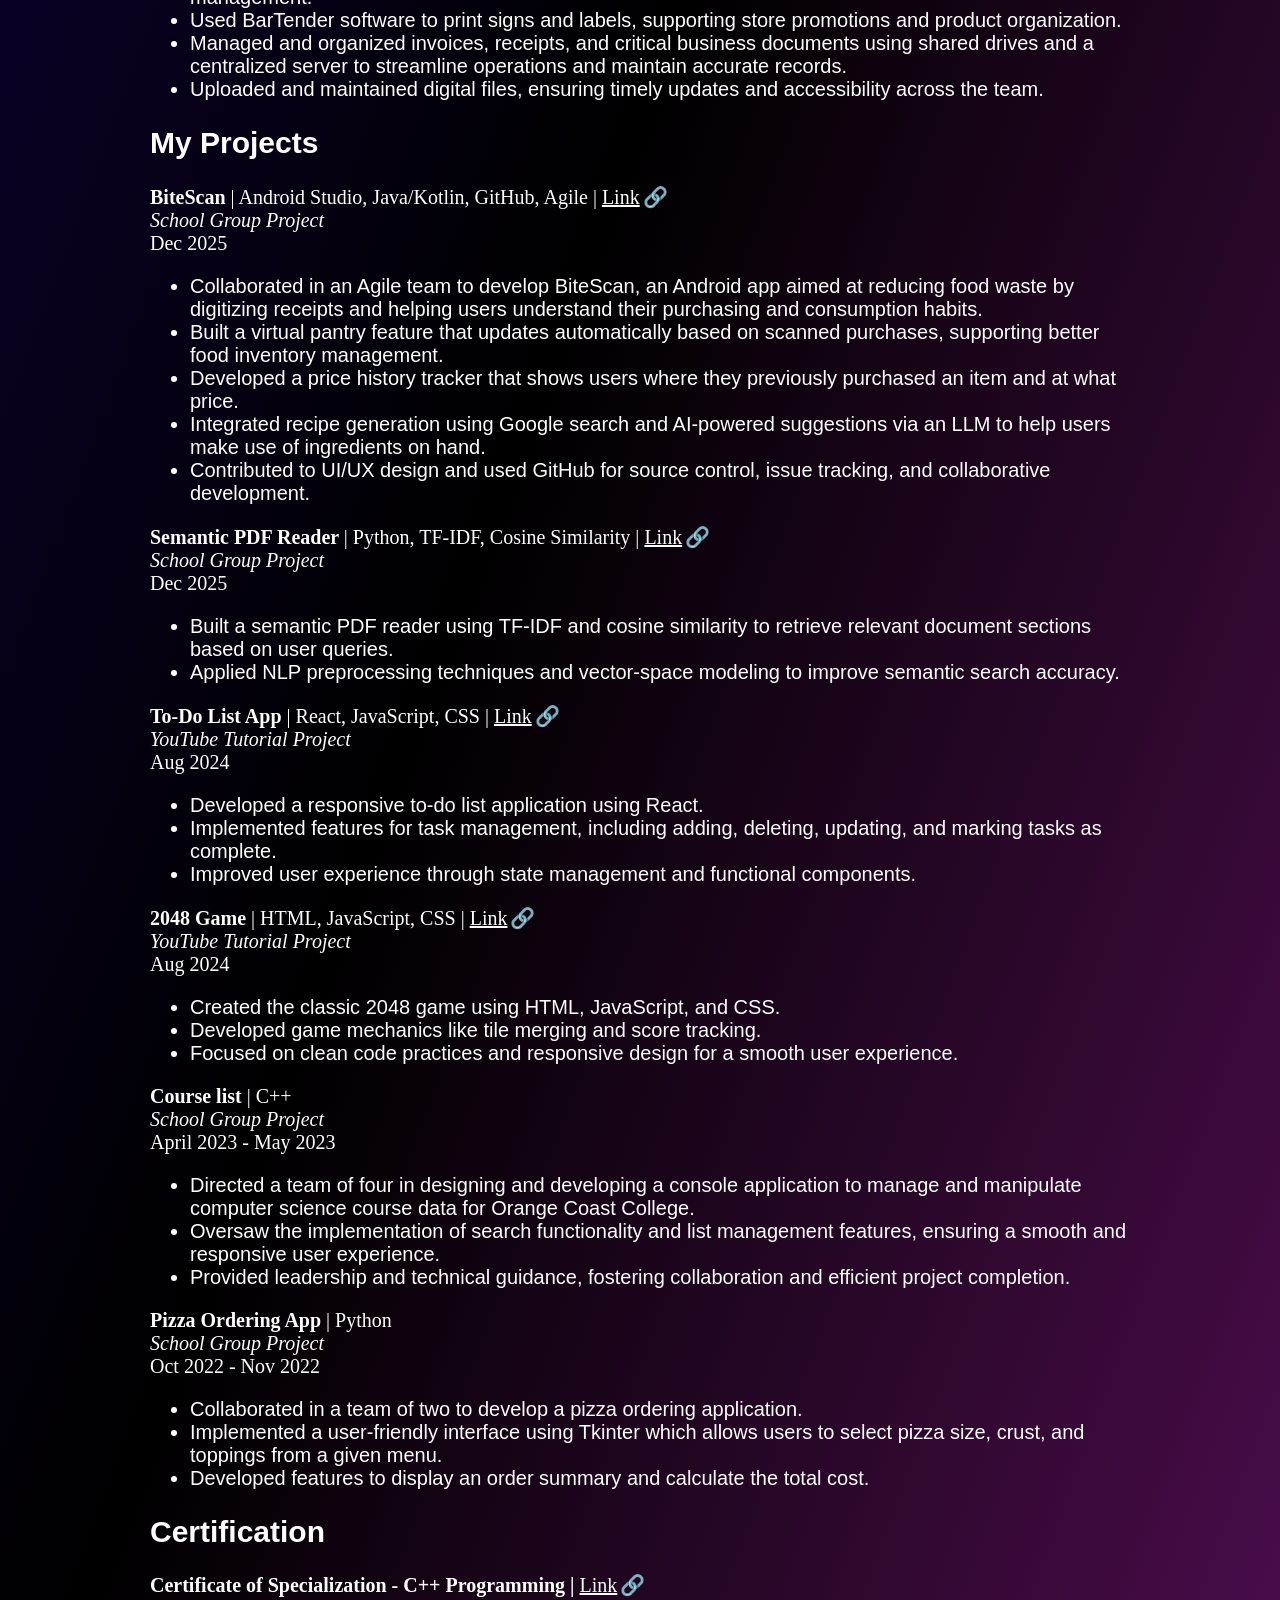
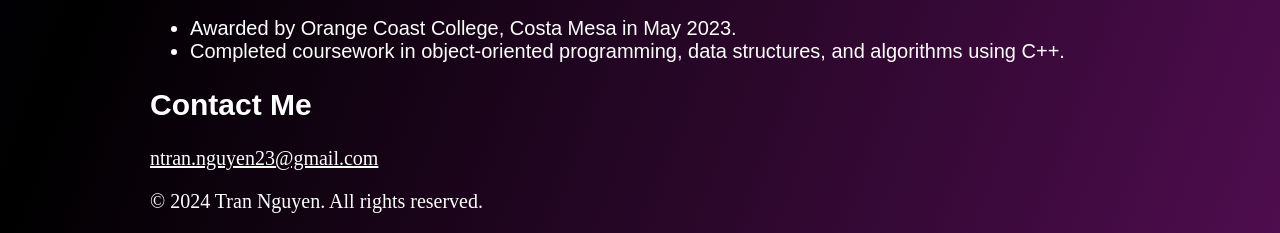
==== commit 90bbaab6: "Update myPortfolio.html to enhance the About Me section and add new project details" ====
--- a/myPortfolio.html
+++ b/myPortfolio.html
@@ -50,22 +50,20 @@
          <img src="myimage.jpg" alt="My Picture" class="center">
          <br>
          <h2>About Me</h2>
-         <p> Greetings, I'm Tran Nguyen, currently in my fourth year pursuing a BS in Computer Science at California State 
-             University Long Beach, with an expected graduation in December 2025. I have a strong interest in the field of data 
-             science and am actively building my skills to pursue a career in this area. Although I’m just beginning my journey, 
-             I am eager to apply my analytical mindset and technical knowledge to real-world data challenges. Additionally, I am 
-             bilingual in Vietnamese and English, which enhances my ability to communicate effectively with diverse teams and 
-             stakeholders. I’m looking for opportunities to grow as a data analyst, ideally in Orange County or in a 100% remote 
-             position, where I can contribute to data-driven decision-making.
+         <p>Greetings, I’m Tran Nguyen, a recent graduate with a BS in Computer Science from California State University Long Beach (December 2025). 
+            I have a strong interest in the field of data science and am actively building my skills to pursue a career in this area. Although I am 
+            early in my professional journey, I am eager to apply my analytical mindset and technical knowledge to real-world data challenges. I am 
+            bilingual in Vietnamese and English, which enables me to communicate effectively with diverse teams and stakeholders. I am seeking 
+            opportunities to grow as a data analyst, ideally in Orange County or in a fully remote role, where I can contribute to data-driven decision-making.
          </p>
      </section>
  
      <section id="skills">  
          <h2>Skills</h2>
          <ul>
-             <li>Languages: C++, Python, Javascript, Java, MIPS Assembly</li>
+             <li>Languages: C++, Python, Javascript, Java, MIPS Assembly, Kotlin</li>
              <li>Web and Database: HTML, CSS, SQL, IBM Db2, MySQL</li>
-             <li>Framework and Technologies: Git, Linux, Visual Studio Code, Tkinter, React, MS Office (Excel, Word)</li>
+             <li>Framework and Technologies: Git, Linux, Visual Studio Code, Tkinter, React, MS Office (Excel, Word), Android Studio</li>
          </ul>  
      </section>
  
@@ -99,6 +97,27 @@
  
      <section id="project">
          <h2>My Projects</h2>
+         <p> <b> BiteScan </b> | Android Studio, Java/Kotlin, GitHub, Agile |    
+         <a href="https://github.com/Will-Trinh/BiteScan.git" class="external-link">Link</a><br>
+         <em>School Group Project</em> <br> Dec 2025 </p>
+         <ul>
+             <li>Collaborated in an Agile team to develop BiteScan, an Android app aimed at reducing food waste by digitizing 
+                receipts and helping users understand their purchasing and consumption habits.</li>
+             <li>Built a virtual pantry feature that updates automatically based on scanned purchases, supporting better food 
+                inventory management.</li>
+             <li>Developed a price history tracker that shows users where they previously purchased an item and at what price.</li>
+             <li>Integrated recipe generation using Google search and AI-powered suggestions via an LLM to help users make use of ingredients on hand.</li>
+             <li>Contributed to UI/UX design and used GitHub for source control, issue tracking, and collaborative development.</li>
+            </ul>
+
+         <p> <b> Semantic PDF Reader </b> | Python, TF-IDF, Cosine Similarity |    
+         <a href="https://github.com/tnguyen4513/429sampleproject.git" class="external-link">Link</a><br>
+         <em>School Group Project</em> <br> Dec 2025 </p>
+         <ul>
+             <li>Built a semantic PDF reader using TF-IDF and cosine similarity to retrieve relevant document sections based on user queries.</li>
+             <li>Applied NLP preprocessing techniques and vector-space modeling to improve semantic search accuracy.</li>
+            </ul>
+
          <p> <b> To-Do List App </b> | React, JavaScript, CSS |    
          <a href="https://tnguyen4513.github.io/todolist/" class="external-link">Link</a><br>
          <em>YouTube Tutorial Project</em> <br> Aug 2024 </p>
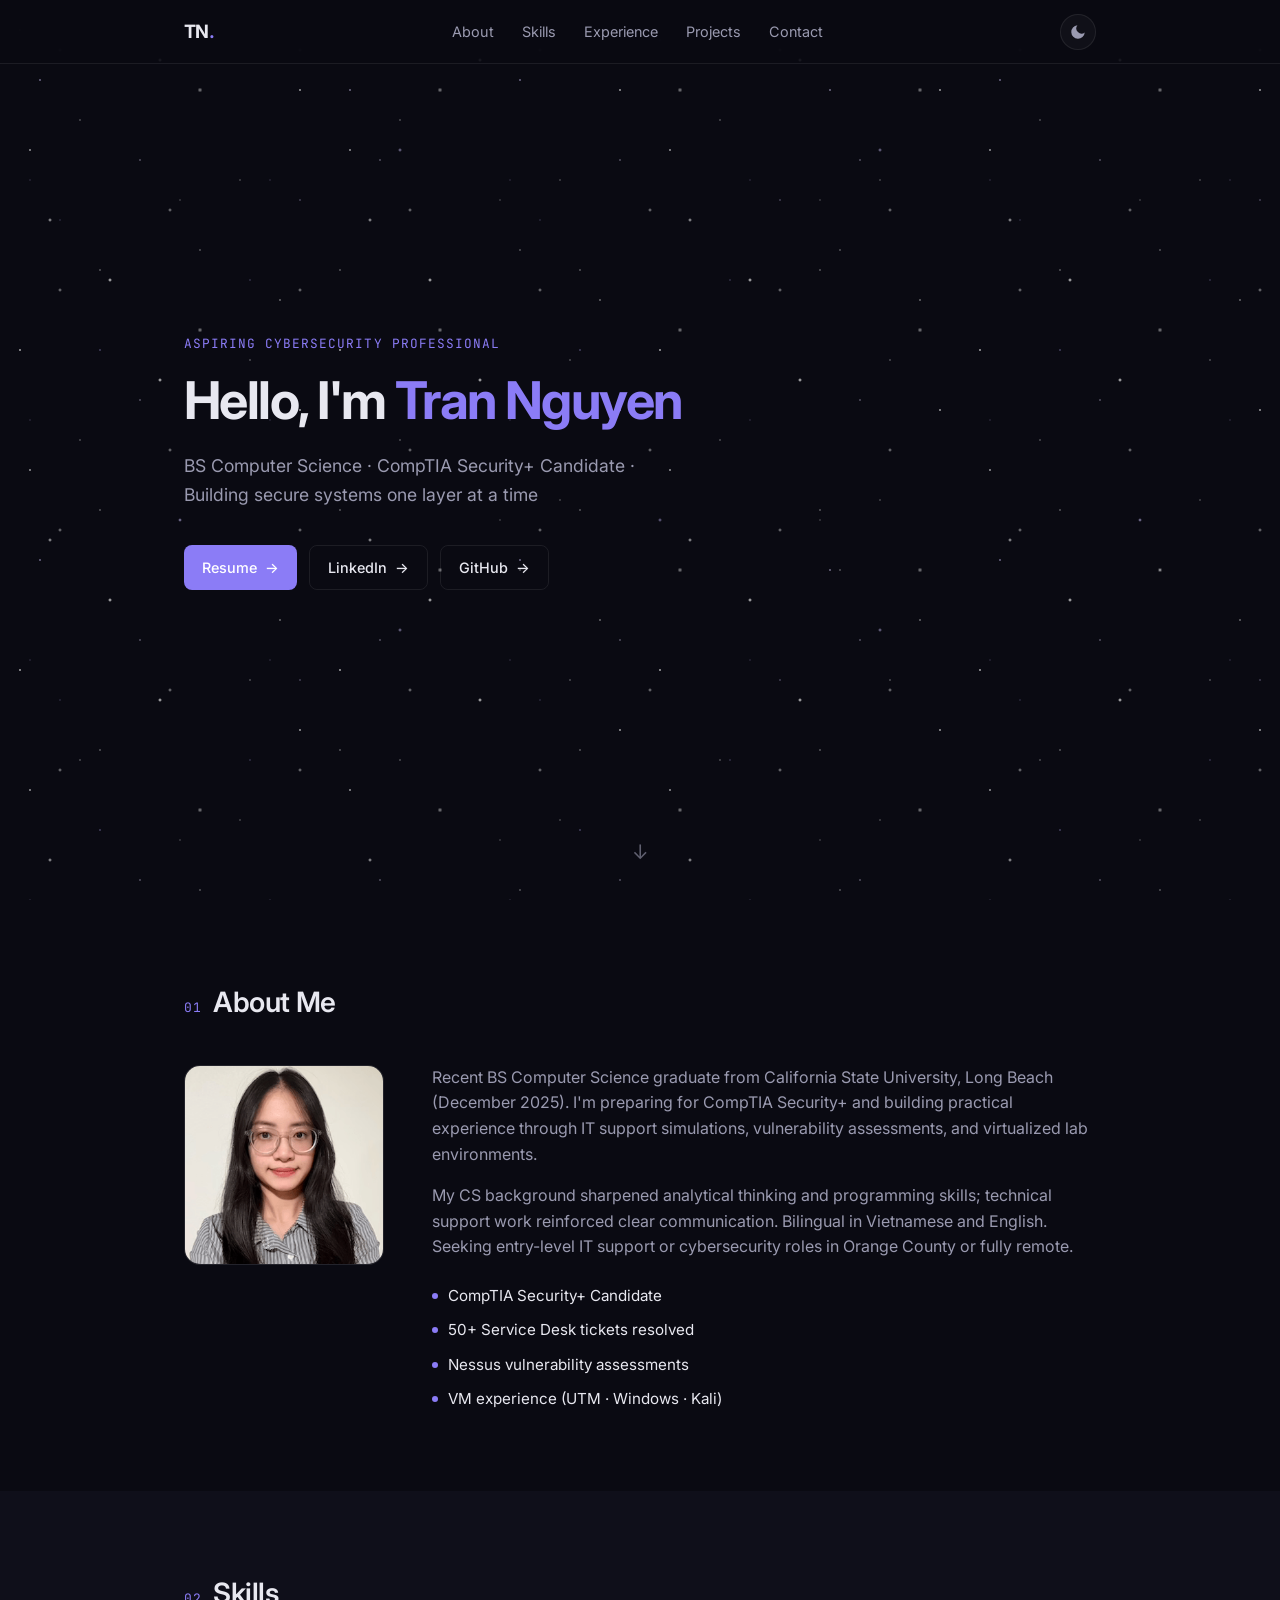
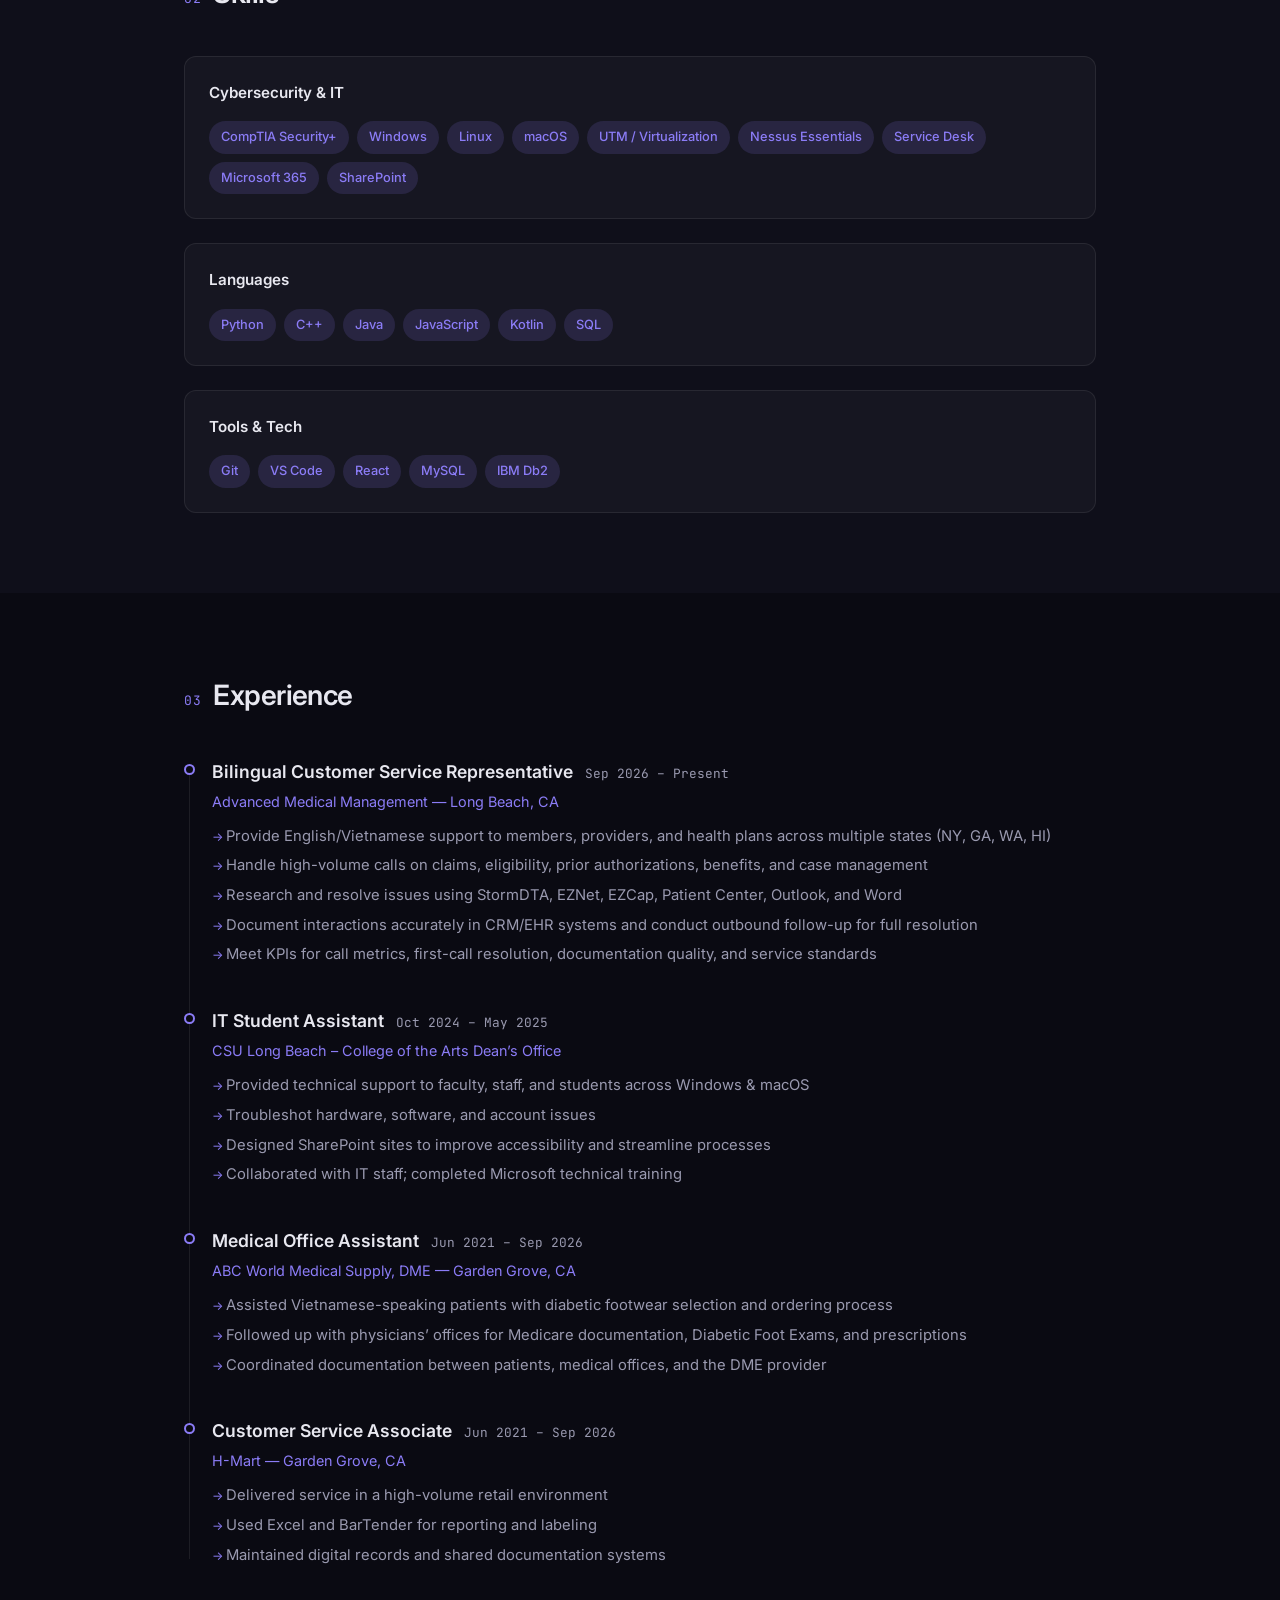
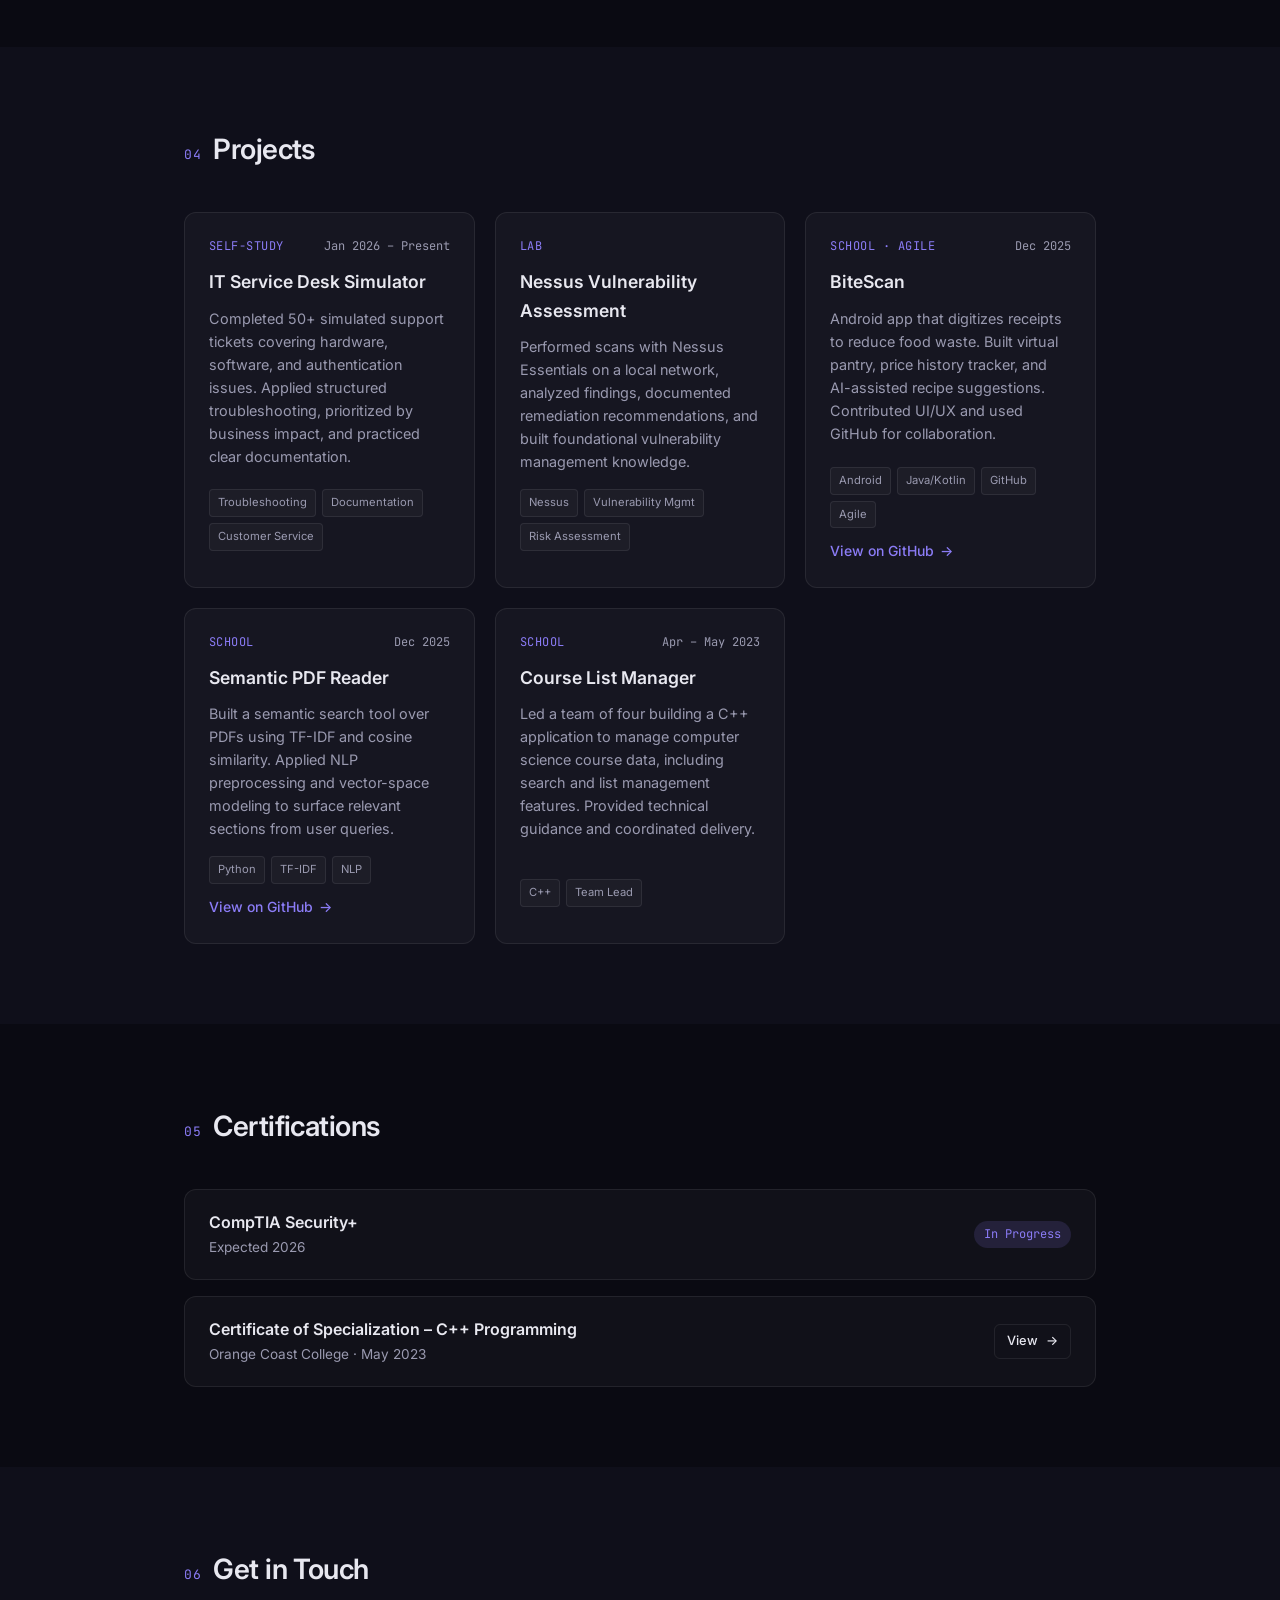
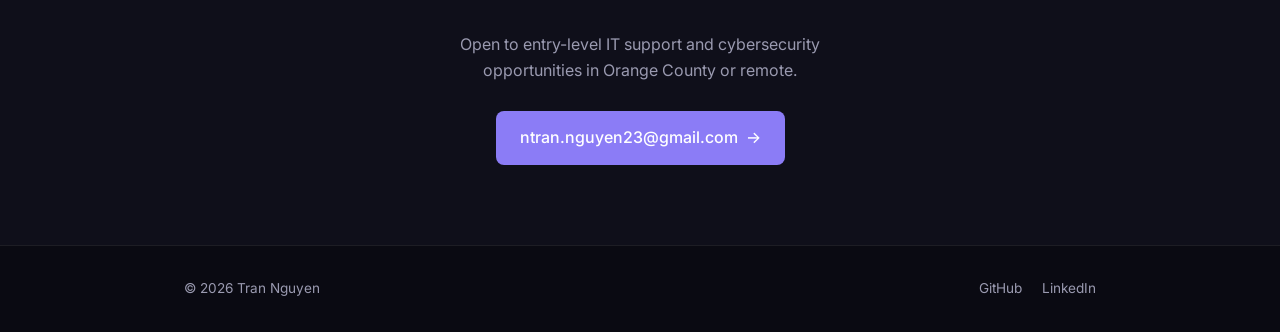
==== commit 9ec129dc: "UI updates" ====
--- a/myPortfolio.html
+++ b/myPortfolio.html
@@ -1,183 +1,379 @@
-<!-- 
-    Author: Tran Nguyen
- --> 
- <!DOCTYPE html>
+<!DOCTYPE html>
 <html lang="en">
 <head>
     <meta charset="utf-8">
     <meta name="viewport" content="width=device-width, initial-scale=1.0">
-    <title>Tran Nguyen's Portfolio</title>
+    <title>Tran Nguyen — Portfolio</title>
     <link rel="stylesheet" href="styles.css">
+    <link rel="preconnect" href="https://fonts.googleapis.com">
+    <link rel="preconnect" href="https://fonts.gstatic.com" crossorigin>
+    <link href="https://fonts.googleapis.com/css2?family=Inter:wght@300;400;500;600;700&family=JetBrains+Mono:wght@400;500&display=swap" rel="stylesheet">
 </head>
 <body>
+    <!-- Subtle starfield background -->
+    <div class="stars" aria-hidden="true"></div>
+    <div class="stars stars-2" aria-hidden="true"></div>
+    <div class="stars stars-3" aria-hidden="true"></div>
+
+    <!-- Toast -->
     <div id="toast" class="toast">
-        This portfolio is best viewed on a laptop or PC web browser.
-        <span class="close-toast" id="closeToast">&times;</span>
+        Best viewed on a larger screen
+        <button class="close-toast" id="closeToast" aria-label="Close">&times;</button>
     </div>
-    
-    
-    <header>
+
+    <!-- Navigation -->
+    <header class="header">
+        <div class="header-inner">
+            <a href="#hero" class="logo">TN<span class="logo-dot">.</span></a>
+            
+            <nav class="nav" id="nav">
+                <a href="#about">About</a>
+                <a href="#skills">Skills</a>
+                <a href="#experience">Experience</a>
+                <a href="#projects">Projects</a>
+                <a href="#contact">Contact</a>
+            </nav>
+
+            <div class="header-actions">
+                <label class="theme-toggle" for="switch" title="Toggle theme">
+                    <input id="switch" type="checkbox" class="theme-input">
+                    <span class="theme-icon moon">
+                        <svg width="18" height="18" viewBox="0 0 24 24" fill="currentColor"><path d="M21 12.79A9 9 0 1 1 11.21 3 7 7 0 0 0 21 12.79z"/></svg>
+                    </span>
+                    <span class="theme-icon sun">
+                        <svg width="18" height="18" viewBox="0 0 24 24" fill="none" stroke="currentColor" stroke-width="2"><circle cx="12" cy="12" r="5"/><path d="M12 1v2M12 21v2M4.22 4.22l1.42 1.42M18.36 18.36l1.42 1.42M1 12h2M21 12h2M4.22 19.78l1.42-1.42M18.36 5.64l1.42-1.42"/></svg>
+                    </span>
+                </label>
+                <button class="nav-toggle" id="navToggle" aria-label="Menu">
+                    <span></span><span></span><span></span>
+                </button>
+            </div>
+        </div>
+    </header>
+
+    <main>
+        <!-- Hero -->
+        <section id="hero" class="hero">
+            <div class="container">
+                <p class="hero-eyebrow">Aspiring Cybersecurity Professional</p>
+                <h1 class="hero-title">Hello, I'm <span class="accent">Tran Nguyen</span></h1>
+                <p class="hero-subtitle">
+                    BS Computer Science · CompTIA Security+ Candidate · Building secure systems one layer at a time
+                </p>
+                <div class="hero-links">
+                    <a href="https://drive.google.com/file/d/12D4Ci4JPNw39q3Pg7odPayxOj2YNRGbS/view" class="btn btn-primary" target="_blank" rel="noopener">
+                        Resume <span class="arrow">→</span>
+                    </a>
+                    <a href="https://www.linkedin.com/in/tran-nguyen-667853258/" class="btn btn-ghost" target="_blank" rel="noopener">
+                        LinkedIn <span class="arrow">→</span>
+                    </a>
+                    <a href="https://github.com/tnguyen4513" class="btn btn-ghost" target="_blank" rel="noopener">
+                        GitHub <span class="arrow">→</span>
+                    </a>
+                </div>
+            </div>
+            <a href="#about" class="scroll-hint" aria-label="Scroll to about">
+                <span class="scroll-arrow">↓</span>
+            </a>
+        </section>
+
+        <!-- About -->
+        <section id="about" class="section">
+            <div class="container">
+                <div class="section-header">
+                    <span class="section-tag">01</span>
+                    <h2>About Me</h2>
+                </div>
+                <div class="about-grid">
+                    <div class="about-image">
+                        <img src="portrait.png" alt="Tran Nguyen" onerror="this.style.display='none'; this.nextElementSibling.style.display='flex'">
+                        <div class="image-fallback" style="display:none">TN</div>
+                    </div>
+                    <div class="about-content">
+                        <p>
+                            Recent BS Computer Science graduate from California State University, Long Beach (December 2025). 
+                            I'm preparing for CompTIA Security+ and building practical experience through IT support simulations, 
+                            vulnerability assessments, and virtualized lab environments.
+                        </p>
+                        <p>
+                            My CS background sharpened analytical thinking and programming skills; technical support work 
+                            reinforced clear communication. Bilingual in Vietnamese and English. Seeking entry-level IT support 
+                            or cybersecurity roles in Orange County or fully remote.
+                        </p>
+                        <ul class="highlights">
+                            <li><span class="dot"></span> CompTIA Security+ Candidate</li>
+                            <li><span class="dot"></span> 50+ Service Desk tickets resolved</li>
+                            <li><span class="dot"></span> Nessus vulnerability assessments</li>
+                            <li><span class="dot"></span> VM experience (UTM · Windows · Kali)</li>
+                        </ul>
+                    </div>
+                </div>
+            </div>
+        </section>
+
+        <!-- Skills -->
+        <section id="skills" class="section section-alt">
+            <div class="container">
+                <div class="section-header">
+                    <span class="section-tag">02</span>
+                    <h2>Skills</h2>
+                </div>
+                <div class="skills-grid">
+                    <div class="skill-card">
+                        <h3>Cybersecurity & IT</h3>
+                        <div class="tags">
+                            <span>CompTIA Security+</span>
+                            <span>Windows</span>
+                            <span>Linux</span>
+                            <span>macOS</span>
+                            <span>UTM / Virtualization</span>
+                            <span>Nessus Essentials</span>
+                            <span>Service Desk</span>
+                            <span>Microsoft 365</span>
+                            <span>SharePoint</span>
+                        </div>
+                    </div>
+                    <div class="skill-card">
+                        <h3>Languages</h3>
+                        <div class="tags">
+                            <span>Python</span>
+                            <span>C++</span>
+                            <span>Java</span>
+                            <span>JavaScript</span>
+                            <span>Kotlin</span>
+                            <span>SQL</span>
+                        </div>
+                    </div>
+                    <div class="skill-card">
+                        <h3>Tools & Tech</h3>
+                        <div class="tags">
+                            <span>Git</span>
+                            <span>VS Code</span>
+                            <span>React</span>
+                            <span>MySQL</span>
+                            <span>IBM Db2</span>
+                        </div>
+                    </div>
+                </div>
+            </div>
+        </section>
+
+        <!-- Experience -->
+        <section id="experience" class="section">
+            <div class="container">
+                <div class="section-header">
+                    <span class="section-tag">03</span>
+                    <h2>Experience</h2>
+                </div>
+                <div class="timeline">
+                    <article class="timeline-item">
+                        <div class="timeline-marker"></div>
+                        <div class="timeline-content">
+                            <div class="timeline-header">
+                                <h3>Bilingual Customer Service Representative</h3>
+                                <span class="timeline-date">Sep 2026 – Present</span>
+                            </div>
+                            <p class="timeline-org">Advanced Medical Management — Long Beach, CA</p>
+                            <ul>
+                                <li>Provide English/Vietnamese support to members, providers, and health plans across multiple states (NY, GA, WA, HI)</li>
+                                <li>Handle high-volume calls on claims, eligibility, prior authorizations, benefits, and case management</li>
+                                <li>Research and resolve issues using StormDTA, EZNet, EZCap, Patient Center, Outlook, and Word</li>
+                                <li>Document interactions accurately in CRM/EHR systems and conduct outbound follow-up for full resolution</li>
+                                <li>Meet KPIs for call metrics, first-call resolution, documentation quality, and service standards</li>
+                            </ul>
+                        </div>
+                    </article>
+                    <article class="timeline-item">
+                        <div class="timeline-marker"></div>
+                        <div class="timeline-content">
+                            <div class="timeline-header">
+                                <h3>IT Student Assistant</h3>
+                                <span class="timeline-date">Oct 2024 – May 2025</span>
+                            </div>
+                            <p class="timeline-org">CSU Long Beach – College of the Arts Dean’s Office</p>
+                            <ul>
+                                <li>Provided technical support to faculty, staff, and students across Windows & macOS</li>
+                                <li>Troubleshot hardware, software, and account issues</li>
+                                <li>Designed SharePoint sites to improve accessibility and streamline processes</li>
+                                <li>Collaborated with IT staff; completed Microsoft technical training</li>
+                            </ul>
+                        </div>
+                    </article>
+                    <article class="timeline-item">
+                        <div class="timeline-marker"></div>
+                        <div class="timeline-content">
+                            <div class="timeline-header">
+                                <h3>Medical Office Assistant</h3>
+                                <span class="timeline-date">Jun 2021 – Sep 2026</span>
+                            </div>
+                            <p class="timeline-org">ABC World Medical Supply, DME — Garden Grove, CA</p>
+                            <ul>
+                                <li>Assisted Vietnamese-speaking patients with diabetic footwear selection and ordering process</li>
+                                <li>Followed up with physicians’ offices for Medicare documentation, Diabetic Foot Exams, and prescriptions</li>
+                                <li>Coordinated documentation between patients, medical offices, and the DME provider</li>
+                            </ul>
+                        </div>
+                    </article>
+                    <article class="timeline-item">
+                        <div class="timeline-marker"></div>
+                        <div class="timeline-content">
+                            <div class="timeline-header">
+                                <h3>Customer Service Associate</h3>
+                                <span class="timeline-date">Jun 2021 – Sep 2026</span>
+                            </div>
+                            <p class="timeline-org">H-Mart — Garden Grove, CA</p>
+                            <ul>
+                                <li>Delivered service in a high-volume retail environment</li>
+                                <li>Used Excel and BarTender for reporting and labeling</li>
+                                <li>Maintained digital records and shared documentation systems</li>
+                            </ul>
+                        </div>
+                    </article>
+                </div>
+            </div>
+        </section>
+
+        <!-- Projects -->
+        <section id="projects" class="section section-alt">
+            <div class="container">
+                <div class="section-header">
+                    <span class="section-tag">04</span>
+                    <h2>Projects</h2>
+                </div>
+                <div class="projects-grid">
+                    <article class="project-card">
+                        <div class="project-meta">
+                            <span class="project-type">Self-Study</span>
+                            <span class="project-date">Jan 2026 – Present</span>
+                        </div>
+                        <h3>IT Service Desk Simulator</h3>
+                        <p>Completed 50+ simulated support tickets covering hardware, software, and authentication issues. Applied structured troubleshooting, prioritized by business impact, and practiced clear documentation.</p>
+                        <div class="project-tags">
+                            <span>Troubleshooting</span>
+                            <span>Documentation</span>
+                            <span>Customer Service</span>
+                        </div>
+                    </article>
+
+                    <article class="project-card">
+                        <div class="project-meta">
+                            <span class="project-type">Lab</span>
+                        </div>
+                        <h3>Nessus Vulnerability Assessment</h3>
+                        <p>Performed scans with Nessus Essentials on a local network, analyzed findings, documented remediation recommendations, and built foundational vulnerability management knowledge.</p>
+                        <div class="project-tags">
+                            <span>Nessus</span>
+                            <span>Vulnerability Mgmt</span>
+                            <span>Risk Assessment</span>
+                        </div>
+                    </article>
+
+                    <article class="project-card">
+                        <div class="project-meta">
+                            <span class="project-type">School · Agile</span>
+                            <span class="project-date">Dec 2025</span>
+                        </div>
+                        <h3>BiteScan</h3>
+                        <p>Android app that digitizes receipts to reduce food waste. Built virtual pantry, price history tracker, and AI-assisted recipe suggestions. Contributed UI/UX and used GitHub for collaboration.</p>
+                        <div class="project-tags">
+                            <span>Android</span>
+                            <span>Java/Kotlin</span>
+                            <span>GitHub</span>
+                            <span>Agile</span>
+                        </div>
+                        <a href="https://github.com/Will-Trinh/BiteScan.git" class="project-link" target="_blank" rel="noopener">
+                            View on GitHub <span class="arrow">→</span>
+                        </a>
+                    </article>
+
+                    <article class="project-card">
+                        <div class="project-meta">
+                            <span class="project-type">School</span>
+                            <span class="project-date">Dec 2025</span>
+                        </div>
+                        <h3>Semantic PDF Reader</h3>
+                        <p>Built a semantic search tool over PDFs using TF-IDF and cosine similarity. Applied NLP preprocessing and vector-space modeling to surface relevant sections from user queries.</p>
+                        <div class="project-tags">
+                            <span>Python</span>
+                            <span>TF-IDF</span>
+                            <span>NLP</span>
+                        </div>
+                        <a href="https://github.com/tnguyen4513/429sampleproject.git" class="project-link" target="_blank" rel="noopener">
+                            View on GitHub <span class="arrow">→</span>
+                        </a>
+                    </article>
+
+                    <article class="project-card">
+                        <div class="project-meta">
+                            <span class="project-type">School</span>
+                            <span class="project-date">Apr – May 2023</span>
+                        </div>
+                        <h3>Course List Manager</h3>
+                        <p>Led a team of four building a C++ application to manage computer science course data, including search and list management features. Provided technical guidance and coordinated delivery.</p>
+                        <div class="project-tags">
+                            <span>C++</span>
+                            <span>Team Lead</span>
+                        </div>
+                    </article>
+                </div>
+            </div>
+        </section>
+
+        <!-- Certifications -->
+        <section id="certs" class="section">
+            <div class="container">
+                <div class="section-header">
+                    <span class="section-tag">05</span>
+                    <h2>Certifications</h2>
+                </div>
+                <div class="certs-list">
+                    <div class="cert-item">
+                        <div>
+                            <h3>CompTIA Security+</h3>
+                            <p>Expected 2026</p>
+                        </div>
+                        <span class="cert-status">In Progress</span>
+                    </div>
+                    <div class="cert-item">
+                        <div>
+                            <h3>Certificate of Specialization – C++ Programming</h3>
+                            <p>Orange Coast College · May 2023</p>
+                        </div>
+                        <a href="https://drive.google.com/file/d/1ODMrbv70Y7cu9sqqAhdRSM07bAMJC3XD/view" class="btn btn-small" target="_blank" rel="noopener">
+                            View <span class="arrow">→</span>
+                        </a>
+                    </div>
+                </div>
+            </div>
+        </section>
+
+        <!-- Contact -->
+        <section id="contact" class="section section-alt">
+            <div class="container contact-container">
+                <div class="section-header">
+                    <span class="section-tag">06</span>
+                    <h2>Get in Touch</h2>
+                </div>
+                <p class="contact-text">
+                    Open to entry-level IT support and cybersecurity opportunities in Orange County or remote.
+                </p>
+                <a href="mailto:ntran.nguyen23@gmail.com" class="btn btn-primary btn-large">
+                    ntran.nguyen23@gmail.com <span class="arrow">→</span>
+                </a>
+            </div>
+        </section>
+    </main>
+
+    <footer class="footer">
         <div class="container">
-            <!-- Toggle Switch -->
-            <label class="toggle" for="switch" data-tooltip="Click to switch mode">
-                <input id="switch" class="input" type="checkbox">
-                <div class="icon icon--moon">
-                    <svg height="32" width="32" fill="currentColor" viewBox="0 0 24 24" xmlns="http://www.w3.org/2000/svg">
-                        <path clip-rule="evenodd" d="M9.528 1.718a.75.75 0 01.162.819A8.97 8.97 0 009 6a9 9 0 009 9 8.97 8.97 0 003.463-.69.75.75 0 01.981.98 10.503 10.503 0 01-9.694 6.46c-5.799 0-10.5-4.701-10.5-10.5 0-4.368 2.667-8.112 6.46-9.694a.75.75 0 01.818.162z" fill-rule="evenodd"></path>
-                    </svg>
-                </div>
-            
-                <div class="icon icon--sun">
-                    <svg height="32" width="32" fill="currentColor" viewBox="0 0 24 24" xmlns="http://www.w3.org/2000/svg">
-                        <path d="M12 2.25a.75.75 0 01.75.75v2.25a.75.75 0 01-1.5 0V3a.75.75 0 01.75-.75zM7.5 12a4.5 4.5 0 119 0 4.5 4.5 0 01-9 0zM18.894 6.166a.75.75 0 00-1.06-1.06l-1.591 1.59a.75.75 0 101.06 1.061l1.591-1.59zM21.75 12a.75.75 0 01-.75.75h-2.25a.75.75 0 010-1.5H21a.75.75 0 01.75.75zM17.834 18.894a.75.75 0 001.06-1.06l-1.59-1.591a.75.75 0 10-1.061 1.06l1.59 1.591zM12 18a.75.75 0 01.75.75V21a.75.75 0 01-1.5 0v-2.25A.75.75 0 0112 18zM7.758 17.303a.75.75 0 00-1.061-1.06l-1.591 1.59a.75.75 0 001.06 1.061l1.591-1.59zM6 12a.75.75 0 01-.75.75H3a.75.75 0 010-1.5h2.25A.75.75 0 016 12zM6.697 7.757a.75.75 0 001.06-1.06l-1.59-1.591a.75.75 0 00-1.061 1.06l1.59 1.591z"></path>
-                    </svg>
-                </div>
-            </label>
-            <span class="mode-label">Dark Mode</span>
+            <p>© 2026 Tran Nguyen</p>
+            <div class="footer-links">
+                <a href="https://github.com/tnguyen4513" target="_blank" rel="noopener">GitHub</a>
+                <a href="https://www.linkedin.com/in/tran-nguyen-667853258/" target="_blank" rel="noopener">LinkedIn</a>
+            </div>
         </div>
-
-        <h1 class="center">Hello, I'm Tran Nguyen!</h1>
-        <h2 class="center">Welcome to my portfolio!</h2>
-        <nav>
-            <a href="https://drive.google.com/file/d/12D4Ci4JPNw39q3Pg7odPayxOj2YNRGbS/view"><span class="icon"></span>Resume</a>
-            <a href="https://www.linkedin.com/in/tran-nguyen-667853258/"><span class="icon"></span>LinkedIn</a>
-            <a href="https://github.com/tnguyen4513"><span class="icon"></span>GitHub</a>
-        </nav>
-    </header>
+    </footer>
+
     <script src="script.js"></script>
- 
-     <section id="about">
-         <img src="myimage.jpg" alt="My Picture" class="center">
-         <br>
-         <h2>About Me</h2>
-         <p>Greetings, I’m Tran Nguyen, a recent graduate with a BS in Computer Science from California State University Long Beach (December 2025). 
-            I have a strong interest in the field of data science and am actively building my skills to pursue a career in this area. Although I am 
-            early in my professional journey, I am eager to apply my analytical mindset and technical knowledge to real-world data challenges. I am 
-            bilingual in Vietnamese and English, which enables me to communicate effectively with diverse teams and stakeholders. I am seeking 
-            opportunities to grow as a data analyst, ideally in Orange County or in a fully remote role, where I can contribute to data-driven decision-making.
-         </p>
-     </section>
- 
-     <section id="skills">  
-         <h2>Skills</h2>
-         <ul>
-             <li>Languages: C++, Python, Javascript, Java, MIPS Assembly, Kotlin</li>
-             <li>Web and Database: HTML, CSS, SQL, IBM Db2, MySQL</li>
-             <li>Framework and Technologies: Git, Linux, Visual Studio Code, Tkinter, React, MS Office (Excel, Word), Android Studio</li>
-         </ul>  
-     </section>
- 
-     <section id="experience">  
-         <h2>Work Experience</h2>
-         <p> IT Student Assistant <br>
-         <em>CSU Long Beach – College of the Arts Dean’s Office</em> 
-         <br> October 2024 - May 2025 </p>
-         <ul>
-             <li>Completed Microsoft training to strengthen technical skills and enhance IT support capabilities.</li>
-             <li>Designed and developed SharePoint sites (e.g.: ICT Procurement Compliance Review process) to centralize 
-             information for the COTA IT department and improve accessibility for team members.</li>
-             <li>Provided basic technical support for faculty, staff, and students, addressing computer inquiries and 
-             troubleshooting hardware/software issues in MAC and PC environments.</li>
-             <li>Collaborated with the IT team to ensure the smooth functioning of systems and the delivery of timely 
-             support services.</li>
-             <li>Demonstrated strong attention to detail, effective communication, and a customer-focused approach in all interactions.</li>
-         </ul>
-         <p> Customer Service Associate <br>
-         <em>H-Mart, Garden Grove, CA</em> <br> June 2021 - Present </p>
-         <ul>
-             <li>Delivered high-quality customer service by addressing inquiries and resolving issues efficiently.</li>
-             <li>Worked with Excel to maintain and update purchase and sale reports, contributing to efficient 
-             inventory management.</li>
-             <li>Used BarTender software to print signs and labels, supporting store promotions and product organization.</li>
-             <li>Managed and organized invoices, receipts, and critical business documents using shared drives and a centralized 
-             server to streamline operations and maintain accurate records.</li>
-             <li>Uploaded and maintained digital files, ensuring timely updates and accessibility across the team.</li>
-         </ul>
-     </section>
- 
-     <section id="project">
-         <h2>My Projects</h2>
-         <p> <b> BiteScan </b> | Android Studio, Java/Kotlin, GitHub, Agile |    
-         <a href="https://github.com/Will-Trinh/BiteScan.git" class="external-link">Link</a><br>
-         <em>School Group Project</em> <br> Dec 2025 </p>
-         <ul>
-             <li>Collaborated in an Agile team to develop BiteScan, an Android app aimed at reducing food waste by digitizing 
-                receipts and helping users understand their purchasing and consumption habits.</li>
-             <li>Built a virtual pantry feature that updates automatically based on scanned purchases, supporting better food 
-                inventory management.</li>
-             <li>Developed a price history tracker that shows users where they previously purchased an item and at what price.</li>
-             <li>Integrated recipe generation using Google search and AI-powered suggestions via an LLM to help users make use of ingredients on hand.</li>
-             <li>Contributed to UI/UX design and used GitHub for source control, issue tracking, and collaborative development.</li>
-            </ul>
-
-         <p> <b> Semantic PDF Reader </b> | Python, TF-IDF, Cosine Similarity |    
-         <a href="https://github.com/tnguyen4513/429sampleproject.git" class="external-link">Link</a><br>
-         <em>School Group Project</em> <br> Dec 2025 </p>
-         <ul>
-             <li>Built a semantic PDF reader using TF-IDF and cosine similarity to retrieve relevant document sections based on user queries.</li>
-             <li>Applied NLP preprocessing techniques and vector-space modeling to improve semantic search accuracy.</li>
-            </ul>
-
-         <p> <b> To-Do List App </b> | React, JavaScript, CSS |    
-         <a href="https://tnguyen4513.github.io/todolist/" class="external-link">Link</a><br>
-         <em>YouTube Tutorial Project</em> <br> Aug 2024 </p>
-         <ul>
-             <li>Developed a responsive to-do list application using React.</li>
-             <li>Implemented features for task management, including adding, deleting, updating, 
-             and marking tasks as complete.</li>
-             <li>Improved user experience through state management and functional components.</li>
-         </ul>
-         
-         <p> <b> 2048 Game </b> | HTML, JavaScript, CSS | 
-         <a href="https://tnguyen4513.github.io/2048/2048.html" class="external-link">Link</a><br>
-         <em>YouTube Tutorial Project</em> <br> Aug 2024 </p>
-         <ul>
-             <li>Created the classic 2048 game using HTML, JavaScript, and CSS.</li>
-             <li>Developed game mechanics like tile merging and score tracking.</li>
-             <li>Focused on clean code practices and responsive design for a smooth user experience.</li>
-         </ul>
-         
-         <p> <b>Course list</b> | C++  <br>
-         <em>School Group Project</em> <br> April 2023 - May 2023 </p>
-         <ul>
-             <li>Directed a team of four in designing and developing a console application to manage 
-             and manipulate computer science course data for Orange Coast College.</li>
-             <li>Oversaw the implementation of search functionality and list management features, 
-             ensuring a smooth and responsive user experience.</li>
-             <li>Provided leadership and technical guidance, fostering collaboration and efficient 
-             project completion.</li>
-         </ul>
-         
-         <p> <b>Pizza Ordering App</b> | Python <br>
-         <em>School Group Project</em> <br> Oct 2022 - Nov 2022 </p>
-         <ul>
-             <li>Collaborated in a team of two to develop a pizza ordering application.</li>
-             <li>Implemented a user-friendly interface using Tkinter which allows users to 
-             select pizza size, crust, and toppings from a given menu.</li>
-             <li>Developed features to display an order summary and calculate the total cost.</li>
-         </ul>
-     </section>
- 
-     <section id="certification">  
-         <h2>Certification</h2>
-         <p> <b> Certificate of Specialization - C++ Programming | </b>
-         <a href="https://drive.google.com/file/d/1ODMrbv70Y7cu9sqqAhdRSM07bAMJC3XD/view"
-         class="external-link">Link</a> </p>
-         <ul>
-             <li>Awarded by Orange Coast College, Costa Mesa in May 2023.</li>
-             <li>Completed coursework in object-oriented programming, data structures, and algorithms using C++.</li>
-         </ul>  
-     </section>
- 
-     <section id="contact">
-         <h2>Contact Me</h2> 
-         <a href="mailto:ntran.nguyen23@gmail.com">ntran.nguyen23@gmail.com</a>
-     </section>
-     
- 
-     <footer>
-         <p>&copy; 2024 Tran Nguyen. All rights reserved.</p>
-     </footer>
- </body>
- </html>
- 
+</body>
+</html>
--- a/styles.css
+++ b/styles.css
@@ -1,214 +1,938 @@
-/* Toast (small pop-up) styling */
-.toast {
-  visibility: hidden; /* Hidden by default */
-  min-width: 300px;
-  background-color: #333;
-  color: #fff;
-  text-align: center;
-  border-radius: 5px;
-  padding: 16px;
-  position: fixed;
-  z-index: 1000;
-  left: 50%;
-  bottom: 30px;
-  transform: translateX(-50%);
-  font-size: 17px;
-  box-shadow: 0px 0px 10px 0px rgba(0, 0, 0, 0.2);
-}
-/* Show the toast */
-.toast.show {
-  visibility: visible;
-  -webkit-animation: fadein 0.5s, fadeout 0.5s 7.5s;
-  animation: fadein 0.5s, fadeout 0.5s 7.5s;
-}
-/* Fade in and fade out effects */
-@-webkit-keyframes fadein {
-  from {bottom: 0; opacity: 0;}
-  to {bottom: 30px; opacity: 1;}
-}
-@keyframes fadein {
-  from {bottom: 0; opacity: 0;}
-  to {bottom: 30px; opacity: 1;}
-}
-@-webkit-keyframes fadeout {
-  from {bottom: 30px; opacity: 1;}
-  to {bottom: 0; opacity: 0;}
-}
-@keyframes fadeout {
-  from {bottom: 30px; opacity: 1;}
-  to {bottom: 0; opacity: 0;}
-}
-/* Close button */
-.close-toast {
-  margin-left: 15px;
-  color: #fff;
-  font-weight: bold;
-  float: right;
-  font-size: 22px;
-  line-height: 20px;
-  cursor: pointer;
-  transition: 0.3s;
-}
-.close-toast:hover {
-  color: #bbb;
-}
-
-/* Tooltip container */
-.toggle:hover::after {
-    content: attr(data-tooltip);
+/* ===== Base & Variables ===== */
+:root {
+    --bg: #0a0a12;
+    --bg-alt: #0f0f1a;
+    --surface: rgba(255, 255, 255, 0.03);
+    --border: rgba(255, 255, 255, 0.08);
+    --text: #e8e8f0;
+    --text-muted: #9a9ab0;
+    --accent: #8b7cf6;
+    --accent-soft: rgba(139, 124, 246, 0.15);
+    --accent-hover: #a599ff;
+    --font: 'Inter', system-ui, -apple-system, sans-serif;
+    --mono: 'JetBrains Mono', ui-monospace, monospace;
+    --radius: 12px;
+    --header-h: 64px;
+    --max-w: 960px;
+    --transition: 0.2s ease;
+}
+
+body.light-mode {
+    --bg: #f6f5f9;
+    --bg-alt: #eeeef4;
+    --surface: rgba(0, 0, 0, 0.03);
+    --border: rgba(0, 0, 0, 0.08);
+    --text: #1a1a24;
+    --text-muted: #5c5c70;
+    --accent: #6b5ce6;
+    --accent-soft: rgba(107, 92, 230, 0.12);
+    --accent-hover: #5a4bd4;
+}
+
+*, *::before, *::after {
+    box-sizing: border-box;
+    margin: 0;
+    padding: 0;
+}
+
+html {
+    scroll-behavior: smooth;
+    scroll-padding-top: calc(var(--header-h) + 16px);
+}
+
+body {
+    font-family: var(--font);
+    font-size: 16px;
+    line-height: 1.6;
+    color: var(--text);
+    background: var(--bg);
+    min-height: 100vh;
+    overflow-x: hidden;
+    transition: background 0.3s ease, color 0.3s ease;
+}
+
+img {
+    max-width: 100%;
+    display: block;
+}
+
+a {
+    color: inherit;
+    text-decoration: none;
+}
+
+ul {
+    list-style: none;
+}
+
+/* ===== Starfield ===== */
+.stars,
+.stars-2,
+.stars-3 {
+    position: fixed;
+    inset: 0;
+    pointer-events: none;
+    z-index: 0;
+    background-repeat: repeat;
+}
+
+.stars {
+    background-size: 320px 320px;
+    opacity: 0.9;
+    background-image:
+        radial-gradient(1.5px 1.5px at 20px 30px, #fff, transparent),
+        radial-gradient(1px 1px at 80px 120px, rgba(255,255,255,0.75), transparent),
+        radial-gradient(2px 2px at 160px 60px, #fff, transparent),
+        radial-gradient(1px 1px at 240px 180px, rgba(255,255,255,0.65), transparent),
+        radial-gradient(1.5px 1.5px at 300px 90px, rgba(255,255,255,0.95), transparent),
+        radial-gradient(2px 2px at 50px 220px, rgba(255,255,255,0.8), transparent),
+        radial-gradient(1px 1px at 200px 250px, rgba(255,255,255,0.85), transparent),
+        radial-gradient(1.5px 1.5px at 280px 300px, rgba(255,255,255,0.6), transparent),
+        radial-gradient(2px 2px at 110px 280px, #fff, transparent),
+        radial-gradient(1px 1px at 250px 40px, rgba(255,255,255,0.75), transparent),
+        radial-gradient(1.5px 1.5px at 30px 150px, rgba(255,255,255,0.9), transparent),
+        radial-gradient(1px 1px at 180px 200px, rgba(255,255,255,0.55), transparent);
+    animation: drift 120s linear infinite, twinkle-a 5s ease-in-out infinite alternate;
+}
+
+.stars-2 {
+    background-size: 480px 480px;
+    opacity: 0.7;
+    background-image:
+        radial-gradient(1.5px 1.5px at 40px 80px, rgb(210,200,255), transparent),
+        radial-gradient(2px 2px at 180px 40px, rgba(200,190,255,0.85), transparent),
+        radial-gradient(1px 1px at 300px 200px, rgb(220,210,255), transparent),
+        radial-gradient(1.5px 1.5px at 100px 350px, rgba(190,180,255,0.65), transparent),
+        radial-gradient(2px 2px at 400px 150px, rgba(210,200,255,0.9), transparent),
+        radial-gradient(1px 1px at 250px 280px, rgba(200,190,255,0.75), transparent),
+        radial-gradient(1.5px 1.5px at 350px 90px, rgb(220,210,255), transparent),
+        radial-gradient(1px 1px at 60px 220px, rgba(190,185,255,0.6), transparent);
+    animation: drift 180s linear infinite reverse, twinkle-b 7s ease-in-out infinite alternate-reverse;
+}
+
+.stars-3 {
+    background-size: 240px 240px;
+    opacity: 0.55;
+    background-image:
+        radial-gradient(2px 2px at 60px 50px, #fff, transparent),
+        radial-gradient(1.5px 1.5px at 140px 160px, rgba(230,220,255,0.85), transparent),
+        radial-gradient(2.5px 2.5px at 200px 90px, rgba(255,255,255,0.95), transparent),
+        radial-gradient(1px 1px at 30px 180px, rgba(210,200,255,0.65), transparent),
+        radial-gradient(2px 2px at 170px 210px, #fff, transparent),
+        radial-gradient(1.5px 1.5px at 100px 30px, rgba(255,255,255,0.8), transparent);
+    animation: drift 80s linear infinite, twinkle-c 4s ease-in-out infinite alternate;
+}
+
+body.light-mode .stars,
+body.light-mode .stars-2,
+body.light-mode .stars-3 {
+    opacity: 0.2;
+    filter: none;
+}
+
+body.light-mode .stars { animation: drift 120s linear infinite; }
+body.light-mode .stars-2 { animation: drift 180s linear infinite reverse; }
+body.light-mode .stars-3 { animation: drift 80s linear infinite; }
+
+@keyframes drift {
+    from { background-position: 0 0; }
+    to { background-position: 400px 400px; }
+}
+
+@keyframes twinkle-a {
+    0%   { opacity: 0.6; }
+    50%  { opacity: 1; }
+    100% { opacity: 0.7; }
+}
+@keyframes twinkle-b {
+    0%   { opacity: 0.45; }
+    50%  { opacity: 0.8; }
+    100% { opacity: 0.55; }
+}
+@keyframes twinkle-c {
+    0%   { opacity: 0.4; }
+    50%  { opacity: 0.75; }
+    100% { opacity: 0.45; }
+}
+
+/* ===== Layout ===== */
+.container {
+    width: 100%;
+    max-width: var(--max-w);
+    margin: 0 auto;
+    padding: 0 24px;
+    position: relative;
+    z-index: 1;
+}
+
+.section {
+    padding: 80px 0;
+    position: relative;
+    z-index: 1;
+}
+
+.section-alt {
+    background: var(--bg-alt);
+}
+
+.section-header {
+    display: flex;
+    align-items: baseline;
+    gap: 12px;
+    margin-bottom: 40px;
+}
+
+.section-tag {
+    font-family: var(--mono);
+    font-size: 13px;
+    color: var(--accent);
+    letter-spacing: 0.05em;
+}
+
+.section-header h2 {
+    font-size: 1.75rem;
+    font-weight: 600;
+    letter-spacing: -0.02em;
+}
+
+/* ===== Header ===== */
+.header {
+    position: fixed;
+    top: 0;
+    left: 0;
+    right: 0;
+    height: var(--header-h);
+    z-index: 100;
+    background: rgba(10, 10, 18, 0.75);
+    backdrop-filter: blur(12px);
+    border-bottom: 1px solid var(--border);
+    transition: background 0.3s ease;
+}
+
+body.light-mode .header {
+    background: rgba(246, 245, 249, 0.8);
+}
+
+.header-inner {
+    max-width: var(--max-w);
+    margin: 0 auto;
+    padding: 0 24px;
+    height: 100%;
+    display: flex;
+    align-items: center;
+    justify-content: space-between;
+    gap: 24px;
+}
+
+.logo {
+    font-weight: 700;
+    font-size: 1.15rem;
+    letter-spacing: -0.03em;
+}
+
+.logo-dot {
+    color: var(--accent);
+}
+
+.nav {
+    display: flex;
+    gap: 28px;
+}
+
+.nav a {
+    font-size: 0.9rem;
+    color: var(--text-muted);
+    transition: color var(--transition);
+    position: relative;
+}
+
+.nav a:hover {
+    color: var(--text);
+}
+
+.nav a::after {
+    content: '';
     position: absolute;
-    top: 85px; /* Adjust this value to position the tooltip */
-    right: -40px;
-    background-color: white;
-    color: black;
-    padding: 5px 10px;
-    border-radius: 5px;
-    font-size: 12px;
-    white-space: nowrap;
-    z-index: 100;
-  }
-  .external-link {
-    color: white;
-  }
-  .external-link::after {
-    content: '🔗';
-    display: inline-block;
-    margin-left: 3px;
-  }
-  .external-link:hover::after {
-    content: "Click to view";
-    position: absolute;
-    margin-left: 10px; /* Adjust the position next to the link */
-    background-color: white; /* Background color for the tooltip */
-    color: black; /* Text color */
-    padding: 2px 6px; /* Padding for the tooltip */
-    border-radius: 3px; /* Rounded corners */
-    font-size: 12px; /* Font size for the tooltip */
-    white-space: nowrap; /* Prevent text from wrapping */
-    z-index: 100;
-  }
-  nav a:hover::after {
-    content: "Link to external site"; /* Text that appears on hover */
-    position: absolute;
-    top: 240px;
-    margin-left: -104px; /* Adjust the position next to the link */
-    background-color: white; /* Background color for the tooltip */
-    color: black; /* Text color */
-    padding: 2px 6px; /* Padding for the tooltip */
-    border-radius: 3px; /* Rounded corners */
-    font-size: 14px; /* Font size for the tooltip */
-    white-space: nowrap; /* Prevent text from wrapping */
-    z-index: 100;
-  }
-  /* From Uiverse.io by Creatlydev */ 
-  .toggle {
-    background-color: #000000;
-    width: 56px;
-    height: 56px;
+    left: 0;
+    bottom: -4px;
+    width: 0;
+    height: 1px;
+    background: var(--accent);
+    transition: width var(--transition);
+}
+
+.nav a:hover::after {
+    width: 100%;
+}
+
+.header-actions {
+    display: flex;
+    align-items: center;
+    gap: 12px;
+}
+
+/* Theme toggle */
+.theme-toggle {
+    width: 36px;
+    height: 36px;
     border-radius: 50%;
     display: grid;
     place-items: center;
     cursor: pointer;
-    box-shadow: 0 0 50px 20px rgba(0, 0, 0, .1);
+    background: var(--surface);
+    border: 1px solid var(--border);
+    position: relative;
+    transition: background var(--transition), border-color var(--transition);
+}
+
+.theme-toggle:hover {
+    border-color: var(--accent);
+}
+
+.theme-input {
+    display: none;
+}
+
+.theme-icon {
+    grid-column: 1;
+    grid-row: 1;
+    display: flex;
+    color: var(--text-muted);
+    transition: transform 0.4s ease, opacity 0.3s ease;
+}
+
+.theme-icon.sun {
+    opacity: 0;
+    transform: scale(0.5) rotate(-90deg);
+}
+
+.theme-input:checked ~ .moon {
+    opacity: 0;
+    transform: scale(0.5) rotate(90deg);
+}
+
+.theme-input:checked ~ .sun {
+    opacity: 1;
+    transform: scale(1) rotate(0);
+}
+
+/* Mobile nav toggle */
+.nav-toggle {
+    display: none;
+    flex-direction: column;
+    gap: 5px;
+    background: none;
+    border: none;
+    cursor: pointer;
+    padding: 6px;
+}
+
+.nav-toggle span {
+    display: block;
+    width: 20px;
+    height: 2px;
+    background: var(--text);
+    border-radius: 1px;
+    transition: transform 0.25s ease, opacity 0.25s ease;
+}
+
+/* ===== Toast ===== */
+.toast {
+    visibility: hidden;
+    position: fixed;
+    bottom: 24px;
+    left: 50%;
+    transform: translateX(-50%);
+    background: #1e1e2e;
+    color: #fff;
+    padding: 12px 20px;
+    border-radius: 8px;
+    font-size: 0.875rem;
+    z-index: 200;
+    display: flex;
+    align-items: center;
+    gap: 12px;
+    box-shadow: 0 8px 24px rgba(0,0,0,0.3);
+    border: 1px solid rgba(255,255,255,0.08);
+}
+
+.toast.show {
+    visibility: visible;
+    animation: toast-in 0.4s ease, toast-out 0.4s ease 7.5s forwards;
+}
+
+@keyframes toast-in {
+    from { opacity: 0; transform: translateX(-50%) translateY(12px); }
+    to { opacity: 1; transform: translateX(-50%) translateY(0); }
+}
+
+@keyframes toast-out {
+    to { opacity: 0; transform: translateX(-50%) translateY(12px); }
+}
+
+.close-toast {
+    background: none;
+    border: none;
+    color: #aaa;
+    font-size: 1.25rem;
+    cursor: pointer;
     line-height: 1;
-    position: absolute; top: 30px; right: 50px;
-  }
-  .mode-label {
-    display: block;
+    padding: 0 2px;
+}
+
+.close-toast:hover {
+    color: #fff;
+}
+
+/* ===== Hero ===== */
+.hero {
+    min-height: 100vh;
+    display: flex;
+    flex-direction: column;
+    justify-content: center;
+    padding: calc(var(--header-h) + 40px) 0 80px;
+    position: relative;
+    z-index: 1;
+}
+
+.hero-eyebrow {
+    font-family: var(--mono);
+    font-size: 0.8rem;
+    color: var(--accent);
+    letter-spacing: 0.08em;
+    text-transform: uppercase;
+    margin-bottom: 16px;
+}
+
+.hero-title {
+    font-size: clamp(2.25rem, 5vw, 3.25rem);
+    font-weight: 700;
+    letter-spacing: -0.03em;
+    line-height: 1.15;
+    margin-bottom: 20px;
+}
+
+.hero-title .accent {
+    color: var(--accent);
+}
+
+.hero-subtitle {
+    font-size: 1.1rem;
+    color: var(--text-muted);
+    max-width: 520px;
+    margin-bottom: 36px;
+    line-height: 1.65;
+}
+
+.hero-links {
+    display: flex;
+    flex-wrap: wrap;
+    gap: 12px;
+}
+
+.scroll-hint {
+    position: absolute;
+    bottom: 32px;
+    left: 50%;
+    transform: translateX(-50%);
+    color: var(--text-muted);
+    font-size: 1.25rem;
+    animation: bounce 2s ease infinite;
+    opacity: 0.6;
+}
+
+.scroll-hint:hover {
+    opacity: 1;
+    color: var(--accent);
+}
+
+@keyframes bounce {
+    0%, 100% { transform: translateX(-50%) translateY(0); }
+    50% { transform: translateX(-50%) translateY(6px); }
+}
+
+/* ===== Buttons ===== */
+.btn {
+    display: inline-flex;
+    align-items: center;
+    gap: 8px;
+    padding: 10px 18px;
+    border-radius: 8px;
+    font-size: 0.9rem;
+    font-weight: 500;
+    transition: background var(--transition), color var(--transition), border-color var(--transition), transform 0.15s ease;
+}
+
+.btn .arrow {
+    transition: transform var(--transition);
+}
+
+.btn:hover .arrow {
+    transform: translateX(3px);
+}
+
+.btn-primary {
+    background: var(--accent);
+    color: #fff;
+}
+
+.btn-primary:hover {
+    background: var(--accent-hover);
+}
+
+.btn-ghost {
+    background: transparent;
+    border: 1px solid var(--border);
+    color: var(--text);
+}
+
+.btn-ghost:hover {
+    border-color: var(--accent);
+    color: var(--accent);
+}
+
+.btn-small {
+    padding: 6px 12px;
+    font-size: 0.8rem;
+    border: 1px solid var(--border);
+    border-radius: 6px;
+}
+
+.btn-small:hover {
+    border-color: var(--accent);
+    color: var(--accent);
+}
+
+.btn-large {
+    padding: 14px 24px;
+    font-size: 1rem;
+}
+
+/* ===== About ===== */
+.about-grid {
+    display: grid;
+    grid-template-columns: 200px 1fr;
+    gap: 48px;
+    align-items: start;
+}
+
+.about-image {
+    width: 200px;
+    height: 200px;
+    border-radius: 16px;
+    overflow: hidden;
+    border: 1px solid var(--border);
+    background: var(--surface);
+}
+
+.about-image img {
+    width: 100%;
+    height: 100%;
+    object-fit: cover;
+}
+
+.image-fallback {
+    width: 100%;
+    height: 100%;
+    display: flex;
+    align-items: center;
+    justify-content: center;
+    font-size: 2.5rem;
+    font-weight: 600;
+    color: var(--accent);
+    background: var(--accent-soft);
+}
+
+.about-content p {
+    color: var(--text-muted);
+    margin-bottom: 16px;
+}
+
+.highlights {
+    margin-top: 24px;
+    display: grid;
+    gap: 10px;
+}
+
+.highlights li {
+    display: flex;
+    align-items: center;
+    gap: 10px;
+    font-size: 0.95rem;
+    color: var(--text);
+}
+
+.highlights .dot {
+    width: 6px;
+    height: 6px;
+    border-radius: 50%;
+    background: var(--accent);
+    flex-shrink: 0;
+}
+
+/* ===== Skills ===== */
+.skills-grid {
+    display: grid;
+    gap: 24px;
+}
+
+.skill-card {
+    background: var(--surface);
+    border: 1px solid var(--border);
+    border-radius: var(--radius);
+    padding: 24px;
+}
+
+.skill-card h3 {
+    font-size: 0.95rem;
+    font-weight: 600;
+    margin-bottom: 16px;
+    color: var(--text);
+}
+
+.tags {
+    display: flex;
+    flex-wrap: wrap;
+    gap: 8px;
+}
+
+.tags span {
+    font-size: 0.8rem;
+    padding: 6px 12px;
+    background: var(--accent-soft);
+    color: var(--accent);
+    border-radius: 999px;
+    font-weight: 500;
+}
+
+/* ===== Timeline ===== */
+.timeline {
+    position: relative;
+    padding-left: 28px;
+}
+
+.timeline::before {
+    content: '';
+    position: absolute;
+    left: 5px;
+    top: 8px;
+    bottom: 8px;
+    width: 1px;
+    background: var(--border);
+}
+
+.timeline-item {
+    position: relative;
+    padding-bottom: 40px;
+}
+
+.timeline-item:last-child {
+    padding-bottom: 0;
+}
+
+.timeline-marker {
+    position: absolute;
+    left: -28px;
+    top: 6px;
+    width: 11px;
+    height: 11px;
+    border-radius: 50%;
+    background: var(--bg);
+    border: 2px solid var(--accent);
+    z-index: 1;
+}
+
+.timeline-header {
+    display: flex;
+    flex-wrap: wrap;
+    align-items: baseline;
+    gap: 12px;
+    margin-bottom: 4px;
+}
+
+.timeline-header h3 {
+    font-size: 1.1rem;
+    font-weight: 600;
+}
+
+.timeline-date {
+    font-family: var(--mono);
+    font-size: 0.8rem;
+    color: var(--text-muted);
+}
+
+.timeline-org {
+    font-size: 0.9rem;
+    color: var(--accent);
+    margin-bottom: 12px;
+}
+
+.timeline-content ul {
+    display: grid;
+    gap: 6px;
+}
+
+.timeline-content li {
+    font-size: 0.925rem;
+    color: var(--text-muted);
+    padding-left: 14px;
+    position: relative;
+}
+
+.timeline-content li::before {
+    content: '→';
+    position: absolute;
+    left: 0;
+    color: var(--accent);
+    font-size: 0.75rem;
+    top: 2px;
+}
+
+/* ===== Projects ===== */
+.projects-grid {
+    display: grid;
+    grid-template-columns: repeat(auto-fill, minmax(280px, 1fr));
+    gap: 20px;
+}
+
+.project-card {
+    background: var(--surface);
+    border: 1px solid var(--border);
+    border-radius: var(--radius);
+    padding: 24px;
+    display: flex;
+    flex-direction: column;
+    transition: border-color var(--transition), transform 0.2s ease;
+}
+
+.project-card:hover {
+    border-color: rgba(139, 124, 246, 0.35);
+    transform: translateY(-2px);
+}
+
+.project-meta {
+    display: flex;
+    justify-content: space-between;
+    align-items: center;
+    margin-bottom: 12px;
+    gap: 8px;
+}
+
+.project-type {
+    font-size: 0.75rem;
+    font-family: var(--mono);
+    color: var(--accent);
+    text-transform: uppercase;
+    letter-spacing: 0.04em;
+}
+
+.project-date {
+    font-size: 0.75rem;
+    color: var(--text-muted);
+    font-family: var(--mono);
+}
+
+.project-card h3 {
+    font-size: 1.1rem;
+    font-weight: 600;
+    margin-bottom: 10px;
+}
+
+.project-card > p {
+    font-size: 0.9rem;
+    color: var(--text-muted);
+    flex: 1;
+    margin-bottom: 16px;
+}
+
+.project-tags {
+    display: flex;
+    flex-wrap: wrap;
+    gap: 6px;
+    margin-bottom: 12px;
+}
+
+.project-tags span {
+    font-size: 0.7rem;
+    padding: 4px 8px;
+    background: var(--surface);
+    border: 1px solid var(--border);
+    border-radius: 4px;
+    color: var(--text-muted);
+}
+
+.project-link {
+    font-size: 0.875rem;
+    font-weight: 500;
+    color: var(--accent);
+    display: inline-flex;
+    align-items: center;
+    gap: 6px;
+    margin-top: auto;
+}
+
+.project-link:hover .arrow {
+    transform: translateX(3px);
+}
+
+.project-link .arrow {
+    transition: transform var(--transition);
+}
+
+/* ===== Certs ===== */
+.certs-list {
+    display: grid;
+    gap: 16px;
+}
+
+.cert-item {
+    display: flex;
+    justify-content: space-between;
+    align-items: center;
+    gap: 16px;
+    padding: 20px 24px;
+    background: var(--surface);
+    border: 1px solid var(--border);
+    border-radius: var(--radius);
+}
+
+.cert-item h3 {
+    font-size: 1rem;
+    font-weight: 600;
+    margin-bottom: 2px;
+}
+
+.cert-item p {
+    font-size: 0.85rem;
+    color: var(--text-muted);
+}
+
+.cert-status {
+    font-size: 0.75rem;
+    font-family: var(--mono);
+    color: var(--accent);
+    padding: 4px 10px;
+    background: var(--accent-soft);
+    border-radius: 999px;
+    white-space: nowrap;
+}
+
+/* ===== Contact ===== */
+.contact-container {
     text-align: center;
-    color: white;
-    font-size: 18px;
-    margin-top: 20px;
-    position: absolute; top: 67px; right: 32px;
-  }
-  .input {
-    display: none;
-  }
-  .icon {
-    grid-column: 1 / 1;
-    grid-row: 1 / 1;
-    transition: transform 500ms;
-  }
-  .icon--moon {
-      transform: scale(1);
-  }
-  .icon--sun {
-      transform: scale(0);
-  }
-  /* Dark Mode Styles */
-  body {
-      background: linear-gradient(to bottom right, rgb(20, 1, 70), rgb(0, 0, 0), #4e0d4e);
-      font-family: 'Segoe UI', Tahoma, Geneva, Verdana, sans-serif;
-      font-size: 20px;
-      margin-left: 150px;
-      margin-right: 150px;
-      color: white;
-  }
-  a, p {
-      font-family: Georgia, 'Times New Roman', Times, serif;
-      color: white;
-  }
-  nav {
-      display: flex;
-      justify-content: center;
-      align-items: center;
-      height: 80px;
-      margin-top: 20px;
-      margin-bottom: 20px;
-  }
-  nav a {
-      height: 25px;
-      width: 110px;
-      display: inline-block;
-      color: white;
-      text-align: center;
-      padding: 10px;
-      text-decoration: none;
-      border: 3px solid rgb(255, 255, 255);
-      margin-right: 10px;
-      background-position: bottom;
-  }
-  .center {
-      text-align: center;
-      display: block;
-      margin-left: auto;
-      margin-right: auto;
-  }
-  .image {
-      position: absolute;
-      top: 50px;
-      right: 140px;
-      padding: 5px;
-      width: 180px;
-      height: 181px;
-  }
-  
-  /* Light Mode Styles */
-  body.light-mode {
-    background: linear-gradient(to bottom right, #ce7d7d ,#d171a6, rgb(237, 168, 138) );
-    color: black;
-  }
-  body.light-mode a, body.light-mode p {
-    color: black;
-  }
-  body.light-mode nav a {
-    color: black; /* Text color for light mode */
-    border: 3px solid black; /* Border color for light mode */
-    } 
-  body.light-mode .toggle {
-    background-color: #d171a6;
-    box-shadow: 0 0 50px 20px rgba(0, 0, 0, .1);
-  }
-  body.light-mode .mode-label {
-    color: black;
-  
-  }
-  /* Light mode toggle switch styles */
-  #switch:checked + .icon--moon {
-    transition-delay: 200ms;
-    transform: scale(0) rotate(360deg);
-  }
-  #switch:checked ~ .icon--sun {
-    transform: rotate(360deg) scale(1);
-  }
-  
+}
+
+.contact-text {
+    color: var(--text-muted);
+    max-width: 420px;
+    margin: 0 auto 28px;
+}
+
+/* ===== Footer ===== */
+.footer {
+    padding: 32px 0;
+    border-top: 1px solid var(--border);
+    position: relative;
+    z-index: 1;
+}
+
+.footer .container {
+    display: flex;
+    justify-content: space-between;
+    align-items: center;
+    gap: 16px;
+}
+
+.footer p {
+    font-size: 0.85rem;
+    color: var(--text-muted);
+}
+
+.footer-links {
+    display: flex;
+    gap: 20px;
+}
+
+.footer-links a {
+    font-size: 0.85rem;
+    color: var(--text-muted);
+    transition: color var(--transition);
+}
+
+.footer-links a:hover {
+    color: var(--accent);
+}
+
+/* ===== Responsive ===== */
+@media (max-width: 720px) {
+    .nav {
+        display: none;
+        position: absolute;
+        top: var(--header-h);
+        left: 0;
+        right: 0;
+        background: var(--bg);
+        border-bottom: 1px solid var(--border);
+        flex-direction: column;
+        padding: 16px 24px;
+        gap: 4px;
+    }
+
+    .nav.open {
+        display: flex;
+    }
+
+    .nav a {
+        padding: 12px 0;
+        font-size: 1rem;
+    }
+
+    .nav-toggle {
+        display: flex;
+    }
+
+    .about-grid {
+        grid-template-columns: 1fr;
+        gap: 28px;
+    }
+
+    .about-image {
+        width: 140px;
+        height: 140px;
+        margin: 0 auto;
+    }
+
+    .section {
+        padding: 56px 0;
+    }
+
+    .hero {
+        min-height: auto;
+        padding-top: calc(var(--header-h) + 48px);
+        padding-bottom: 64px;
+    }
+
+    .scroll-hint {
+        display: none;
+    }
+
+    .cert-item {
+        flex-direction: column;
+        align-items: flex-start;
+    }
+
+    .footer .container {
+        flex-direction: column;
+        text-align: center;
+    }
+}
+
+@media (max-width: 480px) {
+    .hero-links {
+        flex-direction: column;
+    }
+
+    .btn {
+        justify-content: center;
+    }
+}
